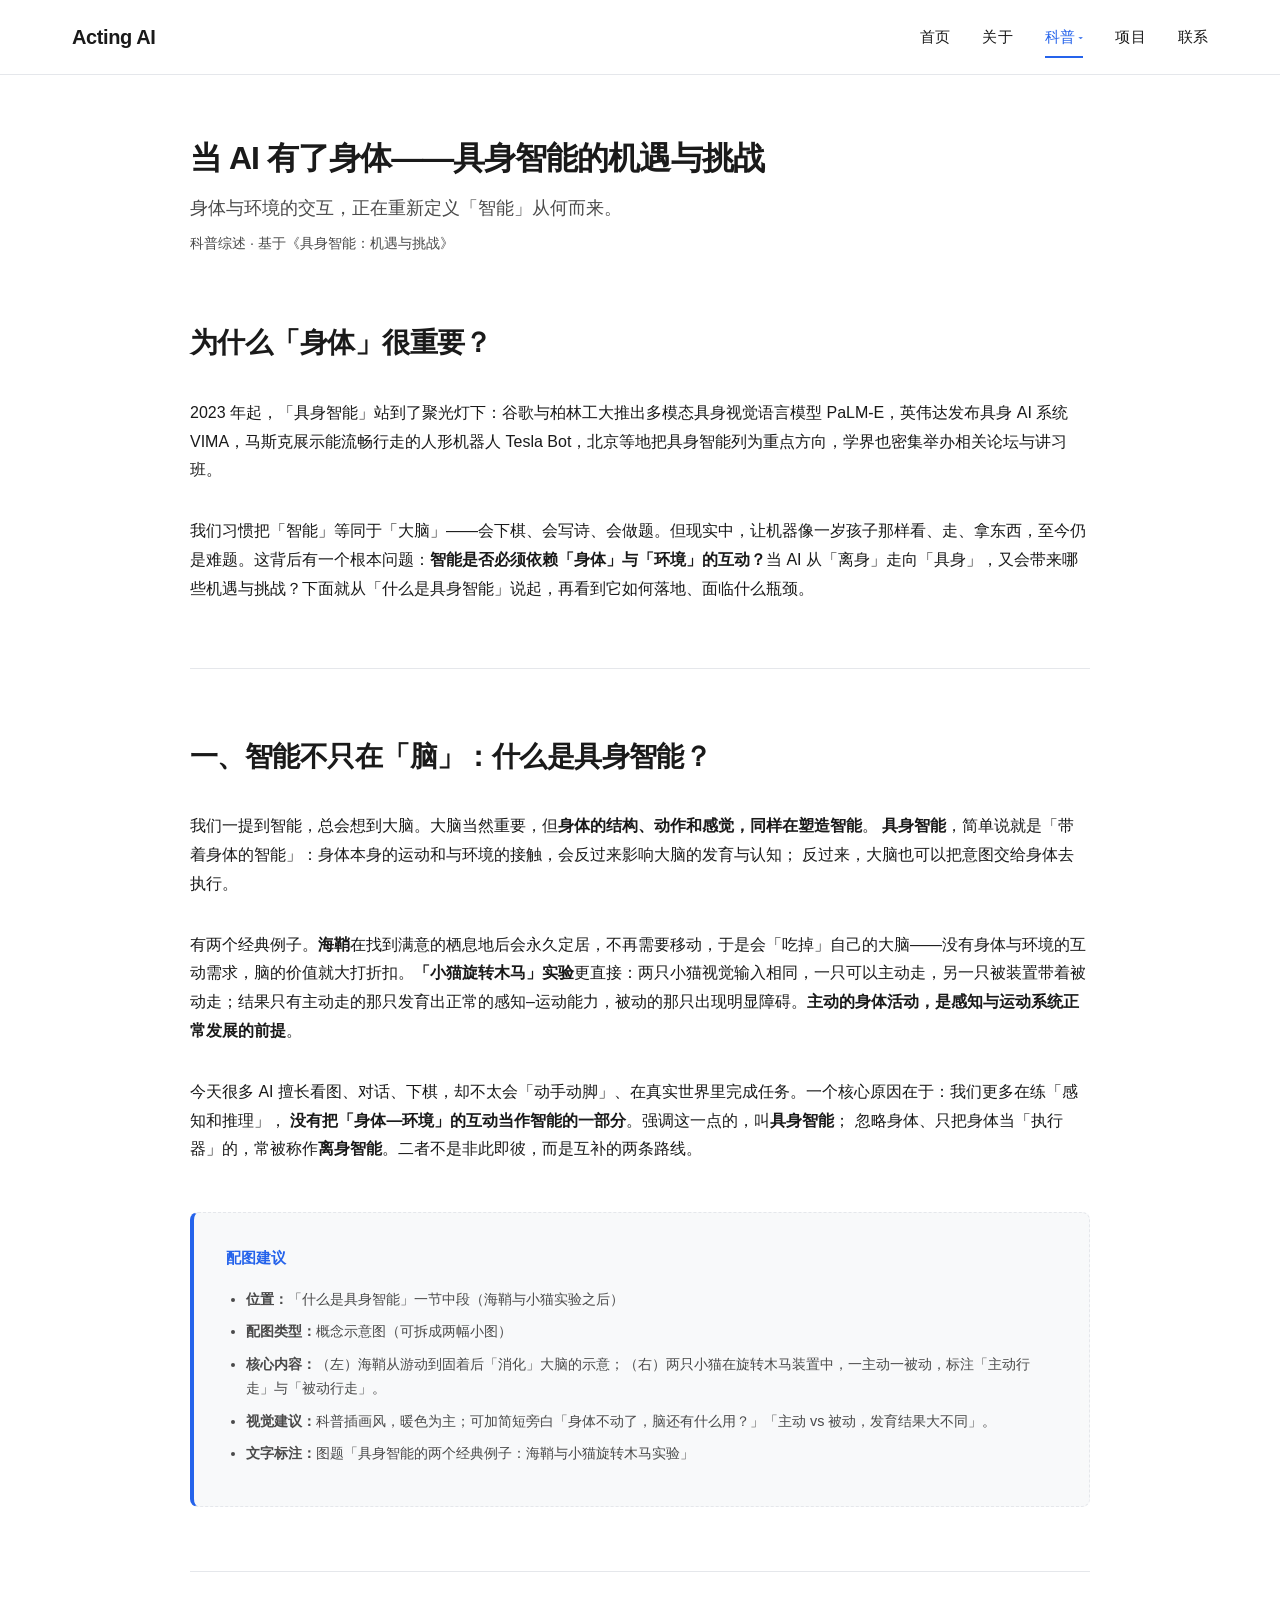
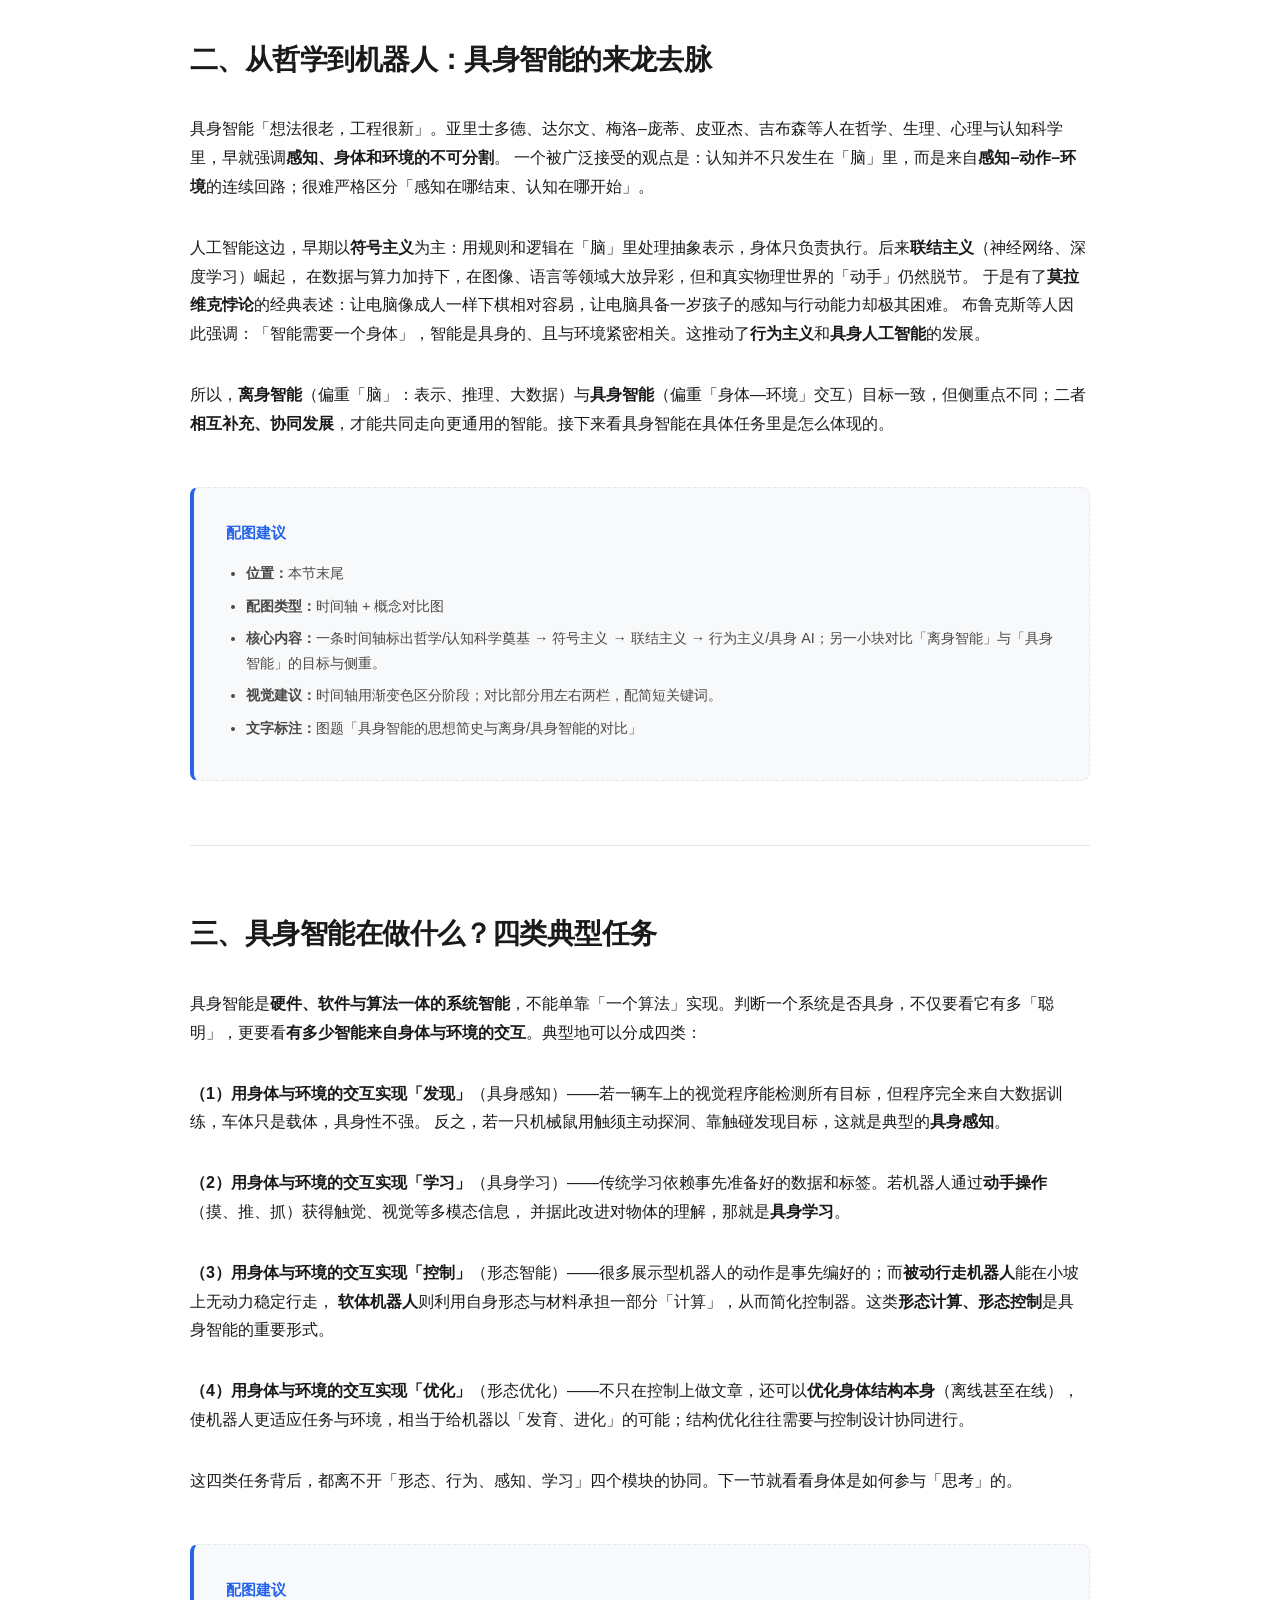
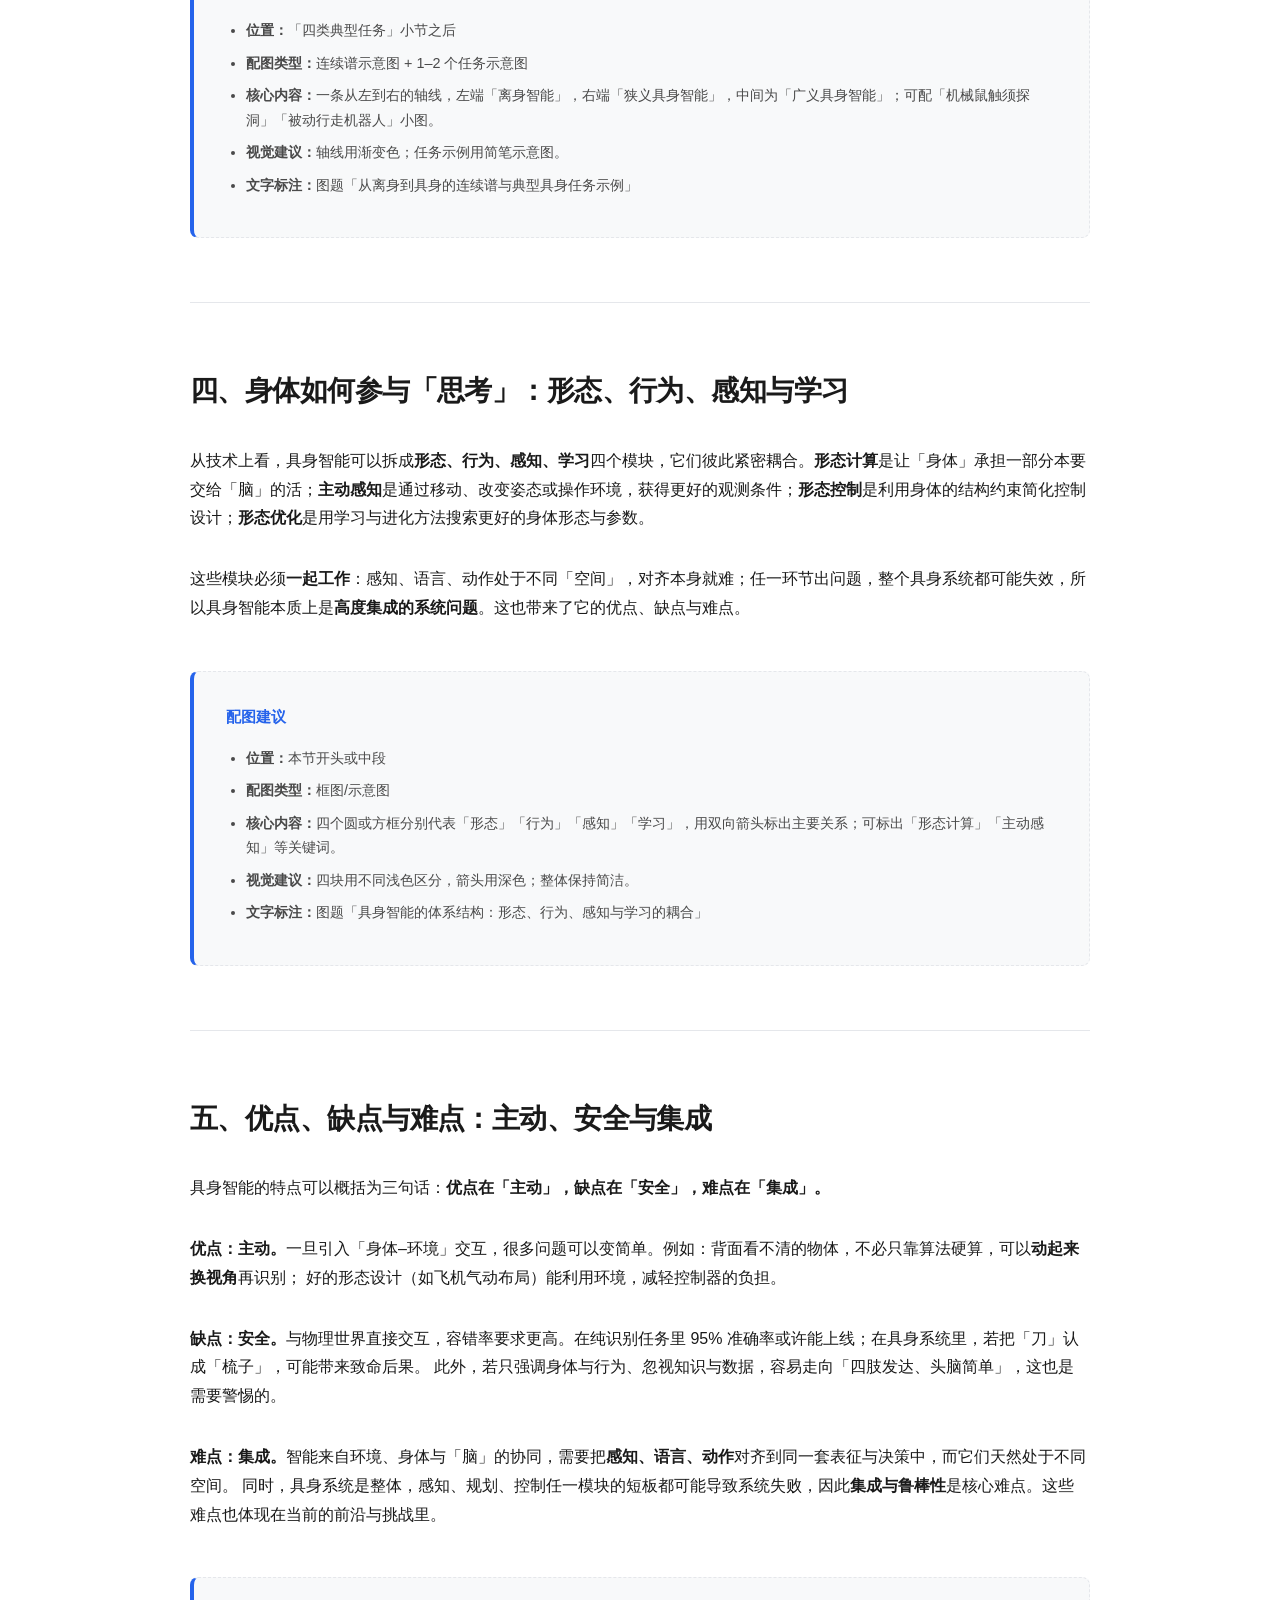
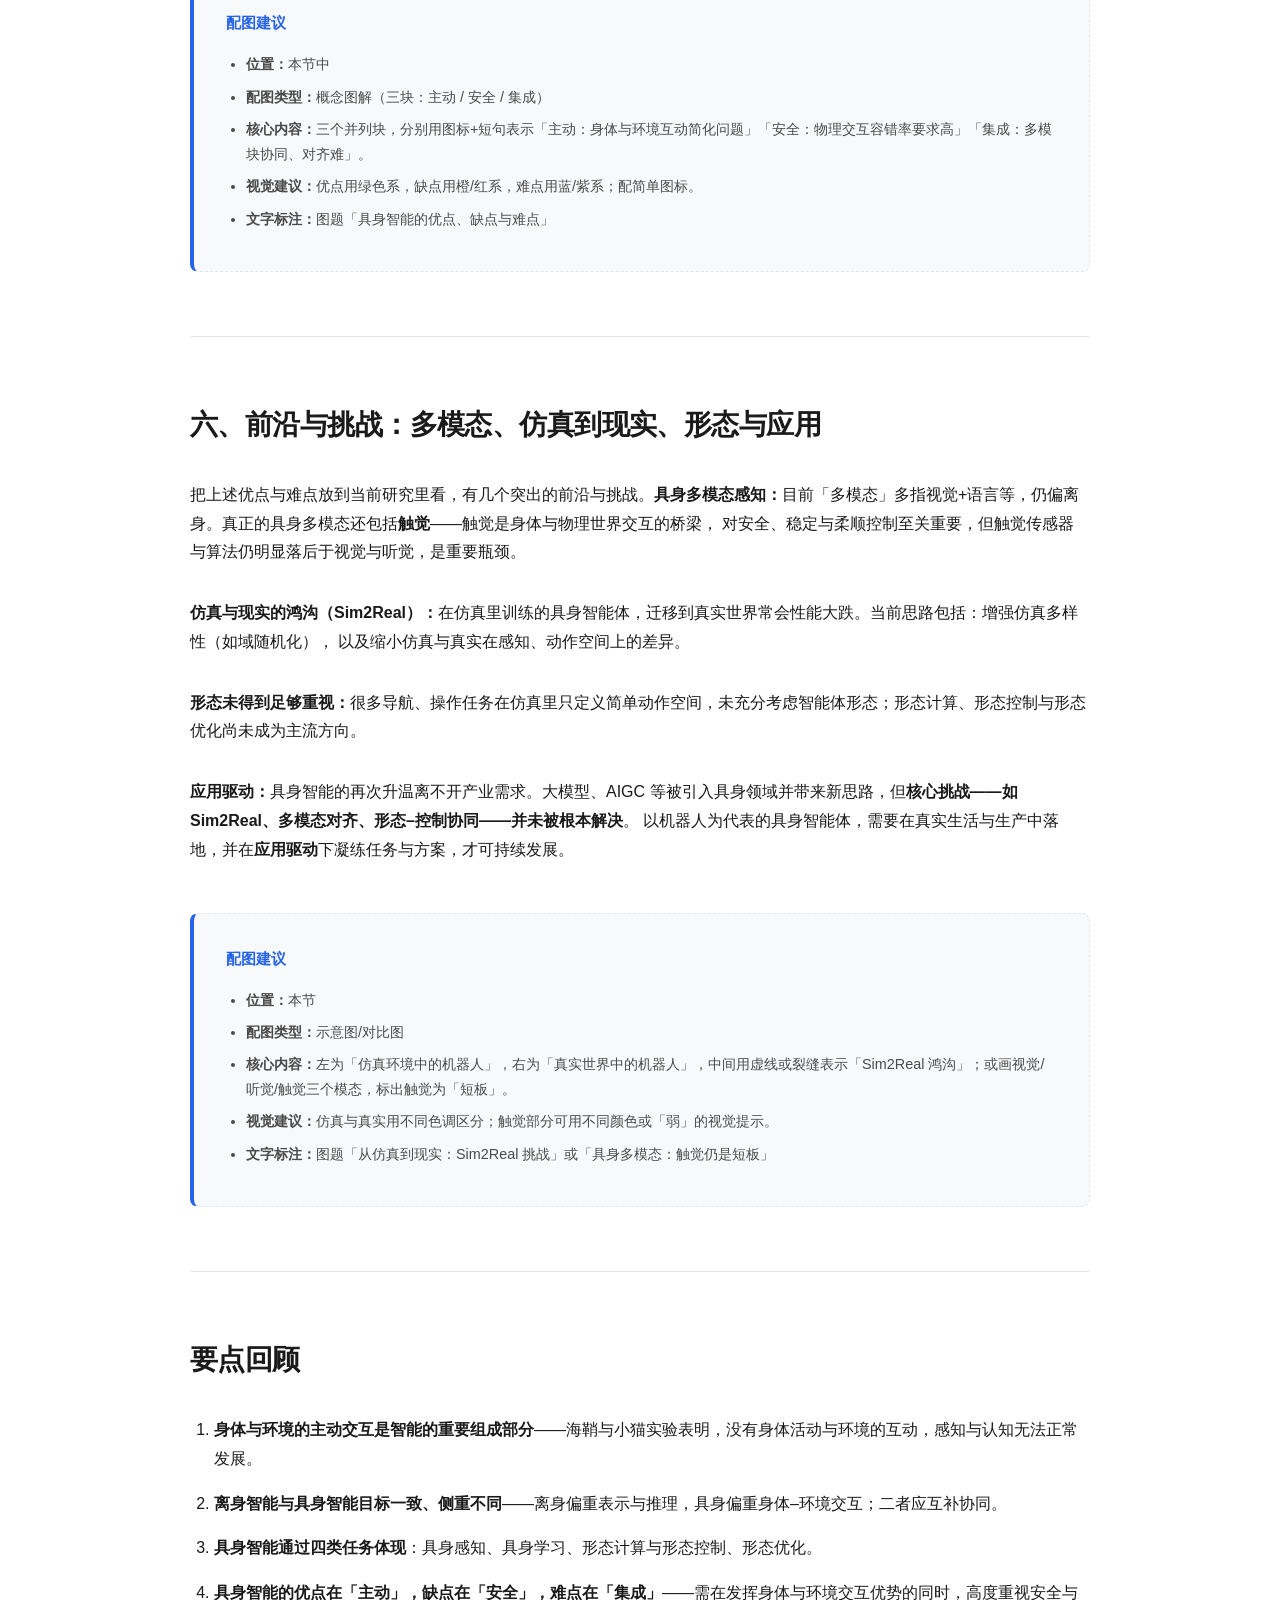
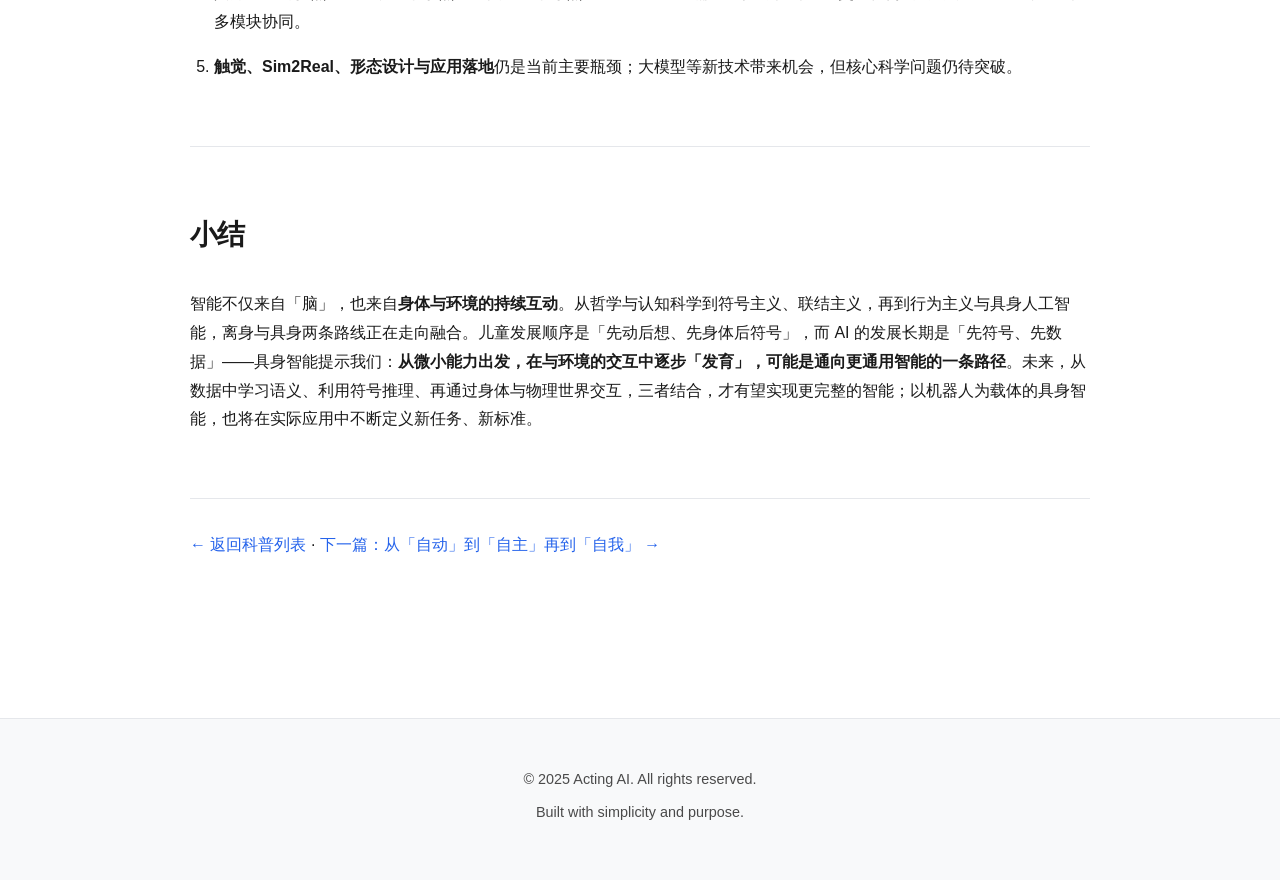
==== acting-ai/science.html @ a6af3167 "更新：科普文章、下拉菜单、样式与脚本优化" ====
<!DOCTYPE html>
<html lang="zh-CN">
<head>
  <meta charset="UTF-8">
  <meta name="viewport" content="width=device-width, initial-scale=1.0">
  <meta name="description" content="当AI有了身体：具身智能的机遇与挑战 - Acting AI 科普">
  <title>当AI有了身体：具身智能的机遇与挑战 | Acting AI</title>
  <link rel="stylesheet" href="./style.css">
</head>
<body>
  <div id="header-placeholder"></div>

  <main class="main-content main-content--article">
    <div class="content-container">
      <!-- 文章标题区 -->
      <header class="article-header">
        <h1 class="page-title article-title">当 AI 有了身体——具身智能的机遇与挑战</h1>
        <p class="page-subtitle article-subtitle">身体与环境的交互，正在重新定义「智能」从何而来。</p>
        <p class="article-meta">科普综述 · 基于《具身智能：机遇与挑战》</p>
      </header>

      <article class="article-body">
        <!-- 引言 -->
        <section class="content-section">
          <h2>为什么「身体」很重要？</h2>
          <p>
            2023 年起，「具身智能」站到了聚光灯下：谷歌与柏林工大推出多模态具身视觉语言模型 PaLM-E，英伟达发布具身 AI 系统 VIMA，马斯克展示能流畅行走的人形机器人 Tesla Bot，北京等地把具身智能列为重点方向，学界也密集举办相关论坛与讲习班。
          </p>
          <p>
            我们习惯把「智能」等同于「大脑」——会下棋、会写诗、会做题。但现实中，让机器像一岁孩子那样看、走、拿东西，至今仍是难题。这背后有一个根本问题：<strong>智能是否必须依赖「身体」与「环境」的互动？</strong>当 AI 从「离身」走向「具身」，又会带来哪些机遇与挑战？下面就从「什么是具身智能」说起，再看到它如何落地、面临什么瓶颈。
          </p>
        </section>

        <hr class="section-divider">

        <!-- 第一节 -->
        <section class="content-section">
          <h2>一、智能不只在「脑」：什么是具身智能？</h2>
          <p>
            我们一提到智能，总会想到大脑。大脑当然重要，但<strong>身体的结构、动作和感觉，同样在塑造智能</strong>。
            <strong>具身智能</strong>，简单说就是「带着身体的智能」：身体本身的运动和与环境的接触，会反过来影响大脑的发育与认知；
            反过来，大脑也可以把意图交给身体去执行。
          </p>
          <p>
            有两个经典例子。<strong>海鞘</strong>在找到满意的栖息地后会永久定居，不再需要移动，于是会「吃掉」自己的大脑——没有身体与环境的互动需求，脑的价值就大打折扣。<strong>「小猫旋转木马」实验</strong>更直接：两只小猫视觉输入相同，一只可以主动走，另一只被装置带着被动走；结果只有主动走的那只发育出正常的感知–运动能力，被动的那只出现明显障碍。<strong>主动的身体活动，是感知与运动系统正常发展的前提</strong>。
          </p>
          <p>
            今天很多 AI 擅长看图、对话、下棋，却不太会「动手动脚」、在真实世界里完成任务。一个核心原因在于：我们更多在练「感知和推理」，
            <strong>没有把「身体—环境」的互动当作智能的一部分</strong>。强调这一点的，叫<strong>具身智能</strong>；
            忽略身体、只把身体当「执行器」的，常被称作<strong>离身智能</strong>。二者不是非此即彼，而是互补的两条路线。
          </p>

          <figure class="figure-suggestion">
            <figcaption class="figure-suggestion__title">配图建议</figcaption>
            <ul class="figure-suggestion__list">
              <li><strong>位置：</strong>「什么是具身智能」一节中段（海鞘与小猫实验之后）</li>
              <li><strong>配图类型：</strong>概念示意图（可拆成两幅小图）</li>
              <li><strong>核心内容：</strong>（左）海鞘从游动到固着后「消化」大脑的示意；（右）两只小猫在旋转木马装置中，一主动一被动，标注「主动行走」与「被动行走」。</li>
              <li><strong>视觉建议：</strong>科普插画风，暖色为主；可加简短旁白「身体不动了，脑还有什么用？」「主动 vs 被动，发育结果大不同」。</li>
              <li><strong>文字标注：</strong>图题「具身智能的两个经典例子：海鞘与小猫旋转木马实验」</li>
            </ul>
          </figure>
        </section>

        <hr class="section-divider">

        <!-- 第二节 -->
        <section class="content-section">
          <h2>二、从哲学到机器人：具身智能的来龙去脉</h2>
          <p>
            具身智能「想法很老，工程很新」。亚里士多德、达尔文、梅洛–庞蒂、皮亚杰、吉布森等人在哲学、生理、心理与认知科学里，早就强调<strong>感知、身体和环境的不可分割</strong>。
            一个被广泛接受的观点是：认知并不只发生在「脑」里，而是来自<strong>感知–动作–环境</strong>的连续回路；很难严格区分「感知在哪结束、认知在哪开始」。
          </p>
          <p>
            人工智能这边，早期以<strong>符号主义</strong>为主：用规则和逻辑在「脑」里处理抽象表示，身体只负责执行。后来<strong>联结主义</strong>（神经网络、深度学习）崛起，
            在数据与算力加持下，在图像、语言等领域大放异彩，但和真实物理世界的「动手」仍然脱节。
            于是有了<strong>莫拉维克悖论</strong>的经典表述：让电脑像成人一样下棋相对容易，让电脑具备一岁孩子的感知与行动能力却极其困难。
            布鲁克斯等人因此强调：「智能需要一个身体」，智能是具身的、且与环境紧密相关。这推动了<strong>行为主义</strong>和<strong>具身人工智能</strong>的发展。
          </p>
          <p>
            所以，<strong>离身智能</strong>（偏重「脑」：表示、推理、大数据）与<strong>具身智能</strong>（偏重「身体—环境」交互）目标一致，但侧重点不同；二者<strong>相互补充、协同发展</strong>，才能共同走向更通用的智能。接下来看具身智能在具体任务里是怎么体现的。
          </p>

          <figure class="figure-suggestion">
            <figcaption class="figure-suggestion__title">配图建议</figcaption>
            <ul class="figure-suggestion__list">
              <li><strong>位置：</strong>本节末尾</li>
              <li><strong>配图类型：</strong>时间轴 + 概念对比图</li>
              <li><strong>核心内容：</strong>一条时间轴标出哲学/认知科学奠基 → 符号主义 → 联结主义 → 行为主义/具身 AI；另一小块对比「离身智能」与「具身智能」的目标与侧重。</li>
              <li><strong>视觉建议：</strong>时间轴用渐变色区分阶段；对比部分用左右两栏，配简短关键词。</li>
              <li><strong>文字标注：</strong>图题「具身智能的思想简史与离身/具身智能的对比」</li>
            </ul>
          </figure>
        </section>

        <hr class="section-divider">

        <!-- 第三节 -->
        <section class="content-section">
          <h2>三、具身智能在做什么？四类典型任务</h2>
          <p>
            具身智能是<strong>硬件、软件与算法一体的系统智能</strong>，不能单靠「一个算法」实现。判断一个系统是否具身，不仅要看它有多「聪明」，更要看<strong>有多少智能来自身体与环境的交互</strong>。典型地可以分成四类：
          </p>
          <p>
            <strong>（1）用身体与环境的交互实现「发现」</strong>（具身感知）——若一辆车上的视觉程序能检测所有目标，但程序完全来自大数据训练，车体只是载体，具身性不强。
            反之，若一只机械鼠用触须主动探洞、靠触碰发现目标，这就是典型的<strong>具身感知</strong>。
          </p>
          <p>
            <strong>（2）用身体与环境的交互实现「学习」</strong>（具身学习）——传统学习依赖事先准备好的数据和标签。若机器人通过<strong>动手操作</strong>（摸、推、抓）获得触觉、视觉等多模态信息，
            并据此改进对物体的理解，那就是<strong>具身学习</strong>。
          </p>
          <p>
            <strong>（3）用身体与环境的交互实现「控制」</strong>（形态智能）——很多展示型机器人的动作是事先编好的；而<strong>被动行走机器人</strong>能在小坡上无动力稳定行走，
            <strong>软体机器人</strong>则利用自身形态与材料承担一部分「计算」，从而简化控制器。这类<strong>形态计算、形态控制</strong>是具身智能的重要形式。
          </p>
          <p>
            <strong>（4）用身体与环境的交互实现「优化」</strong>（形态优化）——不只在控制上做文章，还可以<strong>优化身体结构本身</strong>（离线甚至在线），使机器人更适应任务与环境，相当于给机器以「发育、进化」的可能；结构优化往往需要与控制设计协同进行。
          </p>
          <p>
            这四类任务背后，都离不开「形态、行为、感知、学习」四个模块的协同。下一节就看看身体是如何参与「思考」的。
          </p>

          <figure class="figure-suggestion">
            <figcaption class="figure-suggestion__title">配图建议</figcaption>
            <ul class="figure-suggestion__list">
              <li><strong>位置：</strong>「四类典型任务」小节之后</li>
              <li><strong>配图类型：</strong>连续谱示意图 + 1–2 个任务示意图</li>
              <li><strong>核心内容：</strong>一条从左到右的轴线，左端「离身智能」，右端「狭义具身智能」，中间为「广义具身智能」；可配「机械鼠触须探洞」「被动行走机器人」小图。</li>
              <li><strong>视觉建议：</strong>轴线用渐变色；任务示例用简笔示意图。</li>
              <li><strong>文字标注：</strong>图题「从离身到具身的连续谱与典型具身任务示例」</li>
            </ul>
          </figure>
        </section>

        <hr class="section-divider">

        <!-- 第四节 -->
        <section class="content-section">
          <h2>四、身体如何参与「思考」：形态、行为、感知与学习</h2>
          <p>
            从技术上看，具身智能可以拆成<strong>形态、行为、感知、学习</strong>四个模块，它们彼此紧密耦合。<strong>形态计算</strong>是让「身体」承担一部分本要交给「脑」的活；<strong>主动感知</strong>是通过移动、改变姿态或操作环境，获得更好的观测条件；<strong>形态控制</strong>是利用身体的结构约束简化控制设计；<strong>形态优化</strong>是用学习与进化方法搜索更好的身体形态与参数。
          </p>
          <p>
            这些模块必须<strong>一起工作</strong>：感知、语言、动作处于不同「空间」，对齐本身就难；任一环节出问题，整个具身系统都可能失效，所以具身智能本质上是<strong>高度集成的系统问题</strong>。这也带来了它的优点、缺点与难点。
          </p>

          <figure class="figure-suggestion">
            <figcaption class="figure-suggestion__title">配图建议</figcaption>
            <ul class="figure-suggestion__list">
              <li><strong>位置：</strong>本节开头或中段</li>
              <li><strong>配图类型：</strong>框图/示意图</li>
              <li><strong>核心内容：</strong>四个圆或方框分别代表「形态」「行为」「感知」「学习」，用双向箭头标出主要关系；可标出「形态计算」「主动感知」等关键词。</li>
              <li><strong>视觉建议：</strong>四块用不同浅色区分，箭头用深色；整体保持简洁。</li>
              <li><strong>文字标注：</strong>图题「具身智能的体系结构：形态、行为、感知与学习的耦合」</li>
            </ul>
          </figure>
        </section>

        <hr class="section-divider">

        <!-- 第五节 -->
        <section class="content-section">
          <h2>五、优点、缺点与难点：主动、安全与集成</h2>
          <p>
            具身智能的特点可以概括为三句话：<strong>优点在「主动」，缺点在「安全」，难点在「集成」。</strong>
          </p>
          <p>
            <strong>优点：主动。</strong>一旦引入「身体–环境」交互，很多问题可以变简单。例如：背面看不清的物体，不必只靠算法硬算，可以<strong>动起来换视角</strong>再识别；
            好的形态设计（如飞机气动布局）能利用环境，减轻控制器的负担。
          </p>
          <p>
            <strong>缺点：安全。</strong>与物理世界直接交互，容错率要求更高。在纯识别任务里 95% 准确率或许能上线；在具身系统里，若把「刀」认成「梳子」，可能带来致命后果。
            此外，若只强调身体与行为、忽视知识与数据，容易走向「四肢发达、头脑简单」，这也是需要警惕的。
          </p>
          <p>
            <strong>难点：集成。</strong>智能来自环境、身体与「脑」的协同，需要把<strong>感知、语言、动作</strong>对齐到同一套表征与决策中，而它们天然处于不同空间。
            同时，具身系统是整体，感知、规划、控制任一模块的短板都可能导致系统失败，因此<strong>集成与鲁棒性</strong>是核心难点。这些难点也体现在当前的前沿与挑战里。
          </p>

          <figure class="figure-suggestion">
            <figcaption class="figure-suggestion__title">配图建议</figcaption>
            <ul class="figure-suggestion__list">
              <li><strong>位置：</strong>本节中</li>
              <li><strong>配图类型：</strong>概念图解（三块：主动 / 安全 / 集成）</li>
              <li><strong>核心内容：</strong>三个并列块，分别用图标+短句表示「主动：身体与环境互动简化问题」「安全：物理交互容错率要求高」「集成：多模块协同、对齐难」。</li>
              <li><strong>视觉建议：</strong>优点用绿色系，缺点用橙/红系，难点用蓝/紫系；配简单图标。</li>
              <li><strong>文字标注：</strong>图题「具身智能的优点、缺点与难点」</li>
            </ul>
          </figure>
        </section>

        <hr class="section-divider">

        <!-- 第六节：前沿 -->
        <section class="content-section">
          <h2>六、前沿与挑战：多模态、仿真到现实、形态与应用</h2>
          <p>
            把上述优点与难点放到当前研究里看，有几个突出的前沿与挑战。<strong>具身多模态感知：</strong>目前「多模态」多指视觉+语言等，仍偏离身。真正的具身多模态还包括<strong>触觉</strong>——触觉是身体与物理世界交互的桥梁，
            对安全、稳定与柔顺控制至关重要，但触觉传感器与算法仍明显落后于视觉与听觉，是重要瓶颈。
          </p>
          <p>
            <strong>仿真与现实的鸿沟（Sim2Real）：</strong>在仿真里训练的具身智能体，迁移到真实世界常会性能大跌。当前思路包括：增强仿真多样性（如域随机化），
            以及缩小仿真与真实在感知、动作空间上的差异。
          </p>
          <p>
            <strong>形态未得到足够重视：</strong>很多导航、操作任务在仿真里只定义简单动作空间，未充分考虑智能体形态；形态计算、形态控制与形态优化尚未成为主流方向。
          </p>
          <p>
            <strong>应用驱动：</strong>具身智能的再次升温离不开产业需求。大模型、AIGC 等被引入具身领域并带来新思路，但<strong>核心挑战——如 Sim2Real、多模态对齐、形态–控制协同——并未被根本解决</strong>。
            以机器人为代表的具身智能体，需要在真实生活与生产中落地，并在<strong>应用驱动</strong>下凝练任务与方案，才可持续发展。
          </p>

          <figure class="figure-suggestion">
            <figcaption class="figure-suggestion__title">配图建议</figcaption>
            <ul class="figure-suggestion__list">
              <li><strong>位置：</strong>本节</li>
              <li><strong>配图类型：</strong>示意图/对比图</li>
              <li><strong>核心内容：</strong>左为「仿真环境中的机器人」，右为「真实世界中的机器人」，中间用虚线或裂缝表示「Sim2Real 鸿沟」；或画视觉/听觉/触觉三个模态，标出触觉为「短板」。</li>
              <li><strong>视觉建议：</strong>仿真与真实用不同色调区分；触觉部分可用不同颜色或「弱」的视觉提示。</li>
              <li><strong>文字标注：</strong>图题「从仿真到现实：Sim2Real 挑战」或「具身多模态：触觉仍是短板」</li>
            </ul>
          </figure>
        </section>

        <hr class="section-divider">

        <!-- 关键发现 -->
        <section class="content-section key-findings">
          <h2>要点回顾</h2>
          <ol class="key-findings__list">
            <li><strong>身体与环境的主动交互是智能的重要组成部分</strong>——海鞘与小猫实验表明，没有身体活动与环境的互动，感知与认知无法正常发展。</li>
            <li><strong>离身智能与具身智能目标一致、侧重不同</strong>——离身偏重表示与推理，具身偏重身体–环境交互；二者应互补协同。</li>
            <li><strong>具身智能通过四类任务体现</strong>：具身感知、具身学习、形态计算与形态控制、形态优化。</li>
            <li><strong>具身智能的优点在「主动」，缺点在「安全」，难点在「集成」</strong>——需在发挥身体与环境交互优势的同时，高度重视安全与多模块协同。</li>
            <li><strong>触觉、Sim2Real、形态设计与应用落地</strong>仍是当前主要瓶颈；大模型等新技术带来机会，但核心科学问题仍待突破。</li>
          </ol>
        </section>

        <hr class="section-divider">

        <!-- 结论与展望 -->
        <section class="content-section">
          <h2>小结</h2>
          <p>
            智能不仅来自「脑」，也来自<strong>身体与环境的持续互动</strong>。从哲学与认知科学到符号主义、联结主义，再到行为主义与具身人工智能，离身与具身两条路线正在走向融合。儿童发展顺序是「先动后想、先身体后符号」，而 AI 的发展长期是「先符号、先数据」——具身智能提示我们：<strong>从微小能力出发，在与环境的交互中逐步「发育」，可能是通向更通用智能的一条路径</strong>。未来，从数据中学习语义、利用符号推理、再通过身体与物理世界交互，三者结合，才有望实现更完整的智能；以机器人为载体的具身智能，也将在实际应用中不断定义新任务、新标准。
          </p>
        </section>

        <p class="article-back-link">
          <a href="./science-index.html">← 返回科普列表</a>
          <span class="article-next-link"> · <a href="./science-robot.html">下一篇：从「自动」到「自主」再到「自我」 →</a></span>
        </p>
      </article>
    </div>
  </main>

  <div id="footer-placeholder"></div>
  <script src="./script.js"></script>
</body>
</html>
---- acting-ai/style.css ----
/* ============================================
   全局样式 - 模仿 labpai.com 设计风格
   ============================================ */

/* CSS 变量 - 配色方案 */
:root {
  --color-bg: #ffffff;
  --color-bg-secondary: #f8f9fa;
  --color-text: #1a1a1a;
  --color-text-secondary: #4a4a4a;
  --color-accent: #2563eb;
  --color-accent-hover: #1d4ed8;
  --color-border: #e5e7eb;
  --color-link: #2563eb;
  --color-link-hover: #1d4ed8;
  
  --font-primary: -apple-system, BlinkMacSystemFont, "Segoe UI", Roboto, "Helvetica Neue", Arial, sans-serif;
  --font-mono: "SF Mono", Monaco, "Cascadia Code", "Roboto Mono", Consolas, monospace;
  
  --spacing-xs: 0.5rem;
  --spacing-sm: 1rem;
  --spacing-md: 2rem;
  --spacing-lg: 3rem;
  --spacing-xl: 4rem;
  --spacing-2xl: 6rem;
  
  --max-width: 1200px;
  --max-width-content: 900px;
  
  --transition: all 0.3s ease;
}

/* 重置样式 */
* {
  margin: 0;
  padding: 0;
  box-sizing: border-box;
}

html {
  font-size: 16px;
  scroll-behavior: smooth;
}

body {
  font-family: var(--font-primary);
  color: var(--color-text);
  background-color: var(--color-bg);
  line-height: 1.7;
  -webkit-font-smoothing: antialiased;
  -moz-osx-font-smoothing: grayscale;
}

/* ============================================
   头部导航栏样式
   ============================================ */

.site-header {
  border-bottom: 1px solid var(--color-border);
  position: sticky;
  top: 0;
  z-index: 1000;
  backdrop-filter: blur(10px);
  background-color: rgba(255, 255, 255, 0.95);
}

.header-container {
  max-width: var(--max-width);
  margin: 0 auto;
  padding: var(--spacing-sm) var(--spacing-md);
  display: flex;
  justify-content: space-between;
  align-items: center;
}

.logo-link {
  text-decoration: none;
  color: var(--color-text);
  font-weight: 600;
  font-size: 1.25rem;
  transition: var(--transition);
}

.logo-link:hover {
  color: var(--color-accent);
}

.logo-text {
  letter-spacing: -0.02em;
}

.main-nav {
  display: flex;
  align-items: center;
}

.nav-list {
  display: flex;
  list-style: none;
  gap: var(--spacing-md);
  align-items: center;
}

.nav-item {
  margin: 0;
}

.nav-link {
  text-decoration: none;
  color: var(--color-text);
  font-size: 0.95rem;
  font-weight: 400;
  padding: var(--spacing-xs) 0;
  position: relative;
  transition: var(--transition);
  letter-spacing: 0.01em;
}

.nav-link:hover {
  color: var(--color-accent);
}

.nav-link::after {
  content: '';
  position: absolute;
  bottom: 0;
  left: 0;
  width: 0;
  height: 2px;
  background-color: var(--color-accent);
  transition: width 0.3s ease;
}

.nav-link:hover::after {
  width: 100%;
}

.nav-link.active {
  color: var(--color-accent);
  font-weight: 500;
}

.nav-link.active::after {
  width: 100%;
}

/* 科普下拉菜单 */
.nav-item--dropdown {
  position: relative;
}

.nav-link--dropdown {
  display: inline-flex;
  align-items: center;
  gap: 0.2rem;
}

.nav-dropdown-arrow {
  font-size: 0.7em;
  opacity: 0.8;
  transition: transform 0.2s ease;
}

.nav-item--dropdown:hover .nav-dropdown-arrow {
  transform: rotate(180deg);
}

.nav-dropdown {
  position: absolute;
  top: 100%;
  left: 0;
  min-width: 12rem;
  margin: 0;
  padding: var(--spacing-xs) 0;
  list-style: none;
  background: var(--color-bg);
  border: 1px solid var(--color-border);
  border-radius: 6px;
  box-shadow: 0 4px 12px rgba(0, 0, 0, 0.08);
  opacity: 0;
  visibility: hidden;
  transform: translateY(-4px);
  transition: opacity 0.2s ease, visibility 0.2s ease, transform 0.2s ease;
  z-index: 100;
}

.nav-item--dropdown:hover .nav-dropdown {
  opacity: 1;
  visibility: visible;
  transform: translateY(0);
}

.nav-dropdown-link {
  display: block;
  padding: var(--spacing-sm) var(--spacing-md);
  font-size: 0.9rem;
  color: var(--color-text);
  text-decoration: none;
  transition: background 0.15s ease, color 0.15s ease;
}

.nav-dropdown-link:hover {
  background: var(--color-bg-secondary);
  color: var(--color-accent);
}

.nav-dropdown-link::after {
  display: none;
}

.nav-dropdown-link.active {
  font-weight: 500;
  color: var(--color-accent);
}

/* 移动端菜单切换按钮 */
.mobile-menu-toggle {
  display: none;
  flex-direction: column;
  gap: 5px;
  background: none;
  border: none;
  cursor: pointer;
  padding: var(--spacing-xs);
  z-index: 1001;
}

.mobile-menu-toggle span {
  width: 24px;
  height: 2px;
  background-color: var(--color-text);
  transition: var(--transition);
}

/* ============================================
   主内容区域样式
   ============================================ */

.main-content {
  min-height: calc(100vh - 200px);
  padding: var(--spacing-xl) var(--spacing-md);
}

.content-container {
  max-width: var(--max-width-content);
  margin: 0 auto;
}

/* 页面标题 */
.page-title {
  font-size: 2.5rem;
  font-weight: 600;
  margin-bottom: var(--spacing-md);
  letter-spacing: -0.03em;
  line-height: 1.2;
  color: var(--color-text);
}

.page-subtitle {
  font-size: 1.25rem;
  color: var(--color-text-secondary);
  margin-bottom: var(--spacing-xl);
  font-weight: 300;
  line-height: 1.6;
}

/* 段落样式 */
.content-section {
  margin-bottom: var(--spacing-xl);
}

.content-section p {
  margin-bottom: var(--spacing-md);
  color: var(--color-text);
  line-height: 1.8;
  font-size: 1rem;
}

.content-section h2 {
  font-size: 1.75rem;
  font-weight: 600;
  margin-top: var(--spacing-xl);
  margin-bottom: var(--spacing-md);
  color: var(--color-text);
  letter-spacing: -0.02em;
}

.content-section h3 {
  font-size: 1.5rem;
  font-weight: 600;
  margin-top: var(--spacing-lg);
  margin-bottom: var(--spacing-sm);
  color: var(--color-text);
  letter-spacing: -0.01em;
}

/* 链接样式 */
a {
  color: var(--color-link);
  text-decoration: none;
  transition: var(--transition);
}

a:hover {
  color: var(--color-link-hover);
  text-decoration: underline;
}

/* ============================================
   卡片样式
   ============================================ */

.card {
  background-color: var(--color-bg);
  border: 1px solid var(--color-border);
  border-radius: 8px;
  padding: var(--spacing-lg);
  margin-bottom: var(--spacing-md);
  transition: var(--transition);
}

.card:hover {
  border-color: var(--color-accent);
  box-shadow: 0 4px 12px rgba(37, 99, 235, 0.08);
}

.card-title {
  font-size: 1.5rem;
  font-weight: 600;
  margin-bottom: var(--spacing-sm);
  color: var(--color-text);
}

.card-content {
  color: var(--color-text-secondary);
  line-height: 1.7;
}

/* 项目网格 */
.projects-grid {
  display: grid;
  grid-template-columns: repeat(auto-fill, minmax(300px, 1fr));
  gap: var(--spacing-md);
  margin-top: var(--spacing-lg);
}

.project-card {
  background-color: var(--color-bg);
  border: 1px solid var(--color-border);
  border-radius: 8px;
  padding: var(--spacing-lg);
  transition: var(--transition);
}

.project-card:hover {
  border-color: var(--color-accent);
  transform: translateY(-2px);
  box-shadow: 0 8px 16px rgba(37, 99, 235, 0.1);
}

.project-title {
  font-size: 1.25rem;
  font-weight: 600;
  margin-bottom: var(--spacing-sm);
  color: var(--color-text);
}

.project-description {
  color: var(--color-text-secondary);
  line-height: 1.7;
  margin-bottom: var(--spacing-sm);
}

.project-link {
  color: var(--color-accent);
  font-weight: 500;
  font-size: 0.9rem;
}

/* ============================================
   联系表单样式
   ============================================ */

.contact-form {
  max-width: 600px;
  margin-top: var(--spacing-lg);
}

.form-group {
  margin-bottom: var(--spacing-md);
}

.form-label {
  display: block;
  margin-bottom: var(--spacing-xs);
  font-weight: 500;
  color: var(--color-text);
  font-size: 0.95rem;
}

.form-input,
.form-textarea {
  width: 100%;
  padding: var(--spacing-sm);
  border: 1px solid var(--color-border);
  border-radius: 4px;
  font-family: var(--font-primary);
  font-size: 1rem;
  color: var(--color-text);
  background-color: var(--color-bg);
  transition: var(--transition);
}

.form-input:focus,
.form-textarea:focus {
  outline: none;
  border-color: var(--color-accent);
  box-shadow: 0 0 0 3px rgba(37, 99, 235, 0.1);
}

.form-textarea {
  min-height: 150px;
  resize: vertical;
}

.form-button {
  background-color: var(--color-accent);
  color: white;
  border: none;
  padding: var(--spacing-sm) var(--spacing-md);
  border-radius: 4px;
  font-size: 1rem;
  font-weight: 500;
  cursor: pointer;
  transition: var(--transition);
}

.form-button:hover {
  background-color: var(--color-accent-hover);
  transform: translateY(-1px);
  box-shadow: 0 4px 8px rgba(37, 99, 235, 0.2);
}

.contact-info {
  margin-top: var(--spacing-xl);
}

.contact-info-item {
  margin-bottom: var(--spacing-sm);
  color: var(--color-text-secondary);
}

.contact-info-item strong {
  color: var(--color-text);
  font-weight: 600;
}

/* ============================================
   页脚样式
   ============================================ */

.site-footer {
  background-color: var(--color-bg-secondary);
  border-top: 1px solid var(--color-border);
  padding: var(--spacing-lg) var(--spacing-md);
  margin-top: var(--spacing-2xl);
}

.footer-container {
  max-width: var(--max-width);
  margin: 0 auto;
}

.footer-content {
  text-align: center;
}

.footer-text {
  color: var(--color-text-secondary);
  font-size: 0.9rem;
  margin-bottom: var(--spacing-xs);
}

/* ============================================
   响应式设计
   ============================================ */

@media (max-width: 768px) {
  :root {
    --spacing-md: 1.5rem;
    --spacing-lg: 2rem;
    --spacing-xl: 3rem;
    --spacing-2xl: 4rem;
  }
  
  .header-container {
    padding: var(--spacing-sm);
  }
  
  .mobile-menu-toggle {
    display: flex;
  }
  
  .nav-list {
    position: fixed;
    top: 60px;
    left: 0;
    right: 0;
    background-color: var(--color-bg);
    flex-direction: column;
    padding: var(--spacing-md);
    border-bottom: 1px solid var(--color-border);
    box-shadow: 0 4px 12px rgba(0, 0, 0, 0.1);
    transform: translateY(-100%);
    opacity: 0;
    visibility: hidden;
    transition: var(--transition);
    gap: var(--spacing-sm);
  }
  
  .nav-list.active {
    transform: translateY(0);
    opacity: 1;
    visibility: visible;
  }
  
  .nav-item {
    width: 100%;
  }

  .nav-item--dropdown .nav-dropdown {
    position: static;
    opacity: 1;
    visibility: visible;
    transform: none;
    box-shadow: none;
    border: none;
    border-radius: 0;
    padding-left: var(--spacing-md);
    margin-top: var(--spacing-xs);
    background: var(--color-bg-secondary);
  }

  .nav-dropdown-link {
    padding: var(--spacing-xs) var(--spacing-sm);
    font-size: 0.9rem;
  }

  .nav-dropdown-arrow {
    display: none;
  }
  
  .nav-link {
    display: block;
    padding: var(--spacing-sm);
    width: 100%;
  }
  
  .page-title {
    font-size: 2rem;
  }
  
  .page-subtitle {
    font-size: 1.1rem;
  }
  
  .main-content {
    padding: var(--spacing-lg) var(--spacing-sm);
  }
  
  .projects-grid {
    grid-template-columns: 1fr;
  }
  
  .content-section h2 {
    font-size: 1.5rem;
  }
  
  .content-section h3 {
    font-size: 1.25rem;
  }
}

@media (max-width: 480px) {
  .page-title {
    font-size: 1.75rem;
  }
  
  .logo-text {
    font-size: 1.1rem;
  }
  
  .card {
    padding: var(--spacing-md);
  }
}

/* ============================================
   工具类
   ============================================ */

.text-center {
  text-align: center;
}

.mt-lg {
  margin-top: var(--spacing-lg);
}

.mb-lg {
  margin-bottom: var(--spacing-lg);
}

.section-divider {
  height: 1px;
  background-color: var(--color-border);
  margin: var(--spacing-xl) 0;
  border: none;
}

/* ============================================
   科普文章页样式
   ============================================ */

.main-content--article .article-header {
  margin-bottom: var(--spacing-xl);
}

.main-content--article .article-title {
  font-size: 2rem;
  margin-bottom: var(--spacing-sm);
}

.main-content--article .article-subtitle {
  font-size: 1.15rem;
  margin-bottom: var(--spacing-xs);
}

.article-meta {
  font-size: 0.9rem;
  color: var(--color-text-secondary);
}

/* 配图建议区块 */
.figure-suggestion {
  margin: var(--spacing-lg) 0;
  padding: var(--spacing-md);
  background-color: var(--color-bg-secondary);
  border: 1px dashed var(--color-border);
  border-radius: 8px;
  border-left: 4px solid var(--color-accent);
}

.figure-suggestion__title {
  font-size: 0.95rem;
  font-weight: 600;
  color: var(--color-accent);
  margin-bottom: var(--spacing-sm);
}

.figure-suggestion__list {
  margin: 0;
  padding-left: 1.25rem;
  color: var(--color-text-secondary);
  font-size: 0.9rem;
  line-height: 1.7;
}

.figure-suggestion__list li {
  margin-bottom: var(--spacing-xs);
}

/* 关键发现列表 */
.key-findings__list {
  margin: 0;
  padding-left: 1.5rem;
  line-height: 1.8;
}

.key-findings__list li {
  margin-bottom: var(--spacing-sm);
  color: var(--color-text);
}

/* 延伸阅读 */
.extended-reading__list {
  list-style: none;
  padding-left: 0;
}

.extended-reading__list li {
  margin-bottom: var(--spacing-sm);
  padding-left: 1rem;
  position: relative;
  color: var(--color-text-secondary);
}

.extended-reading__list li::before {
  content: '→';
  position: absolute;
  left: 0;
  color: var(--color-accent);
  font-weight: 600;
}

/* 科普文章表格 */
.article-table-wrap {
  overflow-x: auto;
  margin: var(--spacing-md) 0;
}

.article-table {
  width: 100%;
  border-collapse: collapse;
  font-size: 0.9rem;
}

.article-table th,
.article-table td {
  border: 1px solid var(--color-border);
  padding: var(--spacing-sm);
  text-align: left;
  vertical-align: top;
}

.article-table th {
  background-color: var(--color-bg-secondary);
  font-weight: 600;
  color: var(--color-text);
}

.article-table-caption {
  font-size: 0.85rem;
  color: var(--color-text-secondary);
  margin-top: var(--spacing-xs);
  margin-bottom: var(--spacing-md);
}

/* 返回科普列表链接 */
.article-back-link {
  margin-top: var(--spacing-xl);
  padding-top: var(--spacing-md);
  border-top: 1px solid var(--color-border);
}

.article-back-link a {
  font-weight: 500;
}
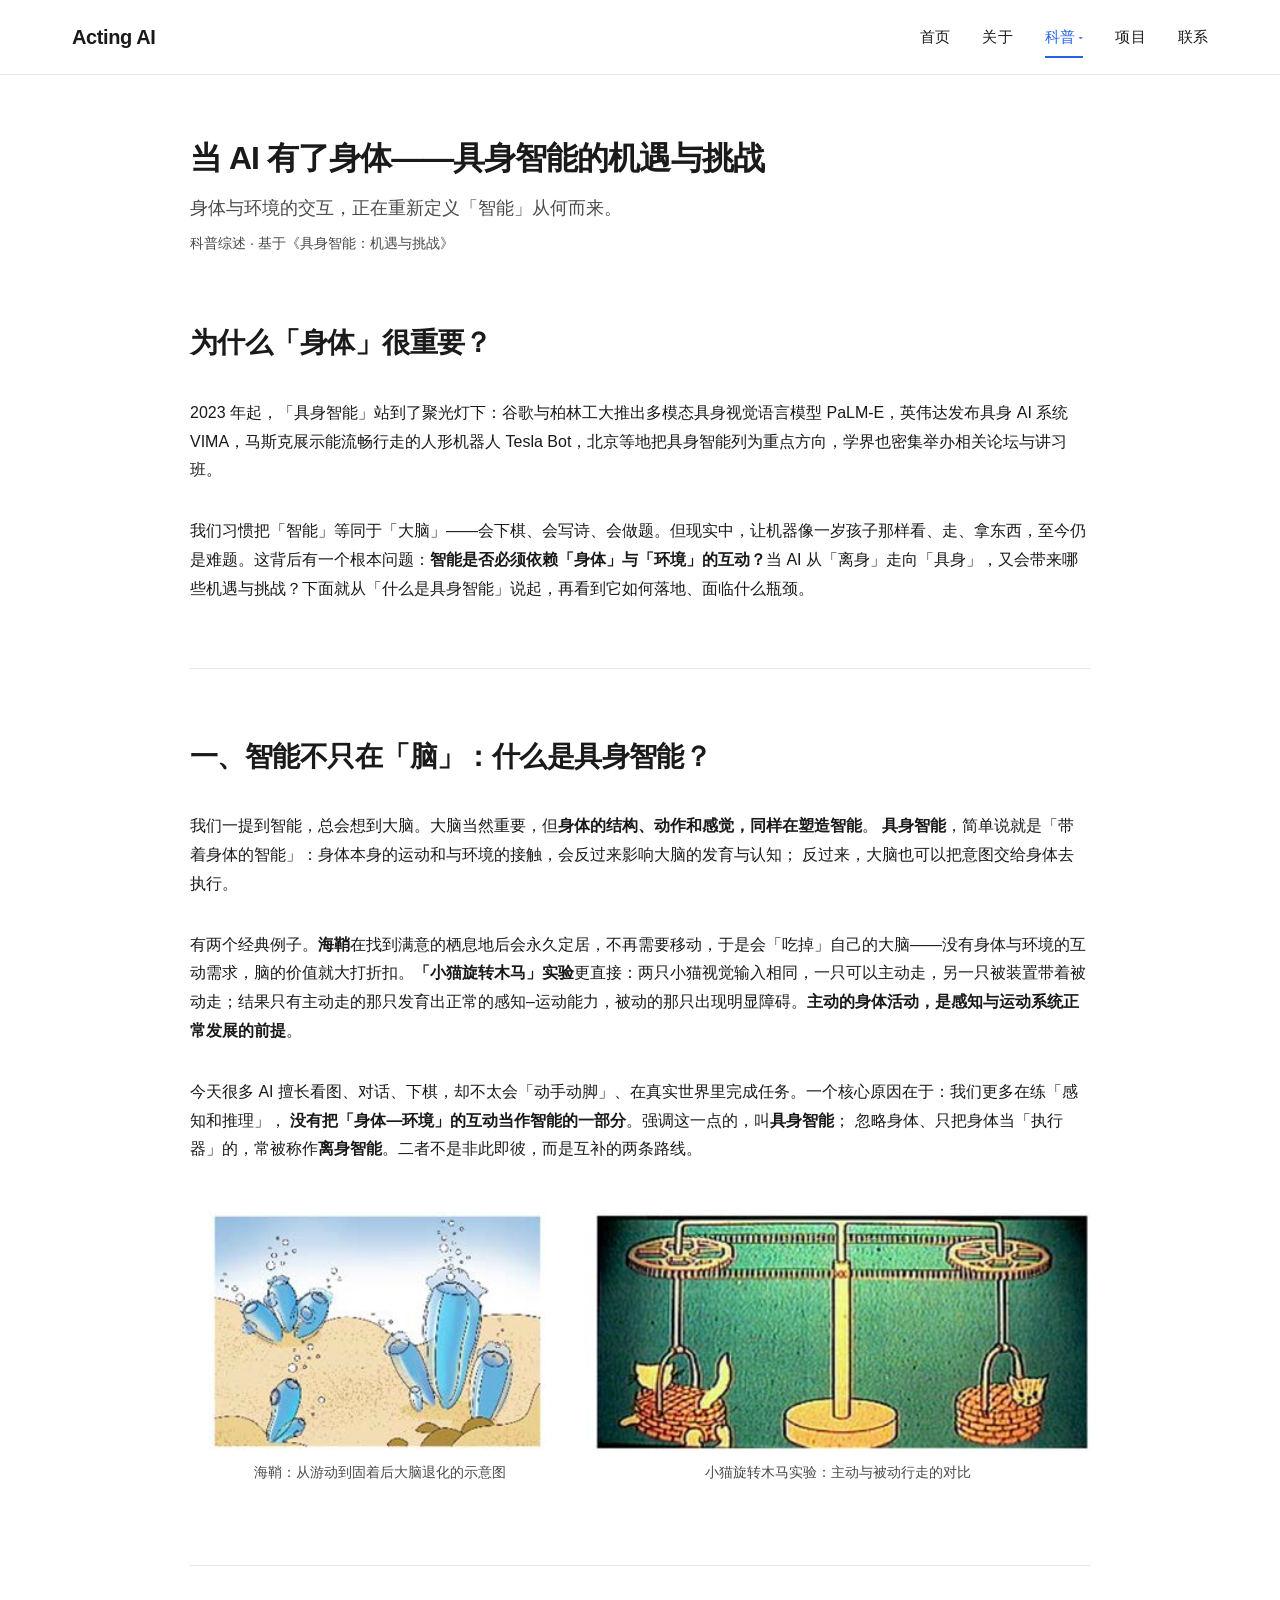
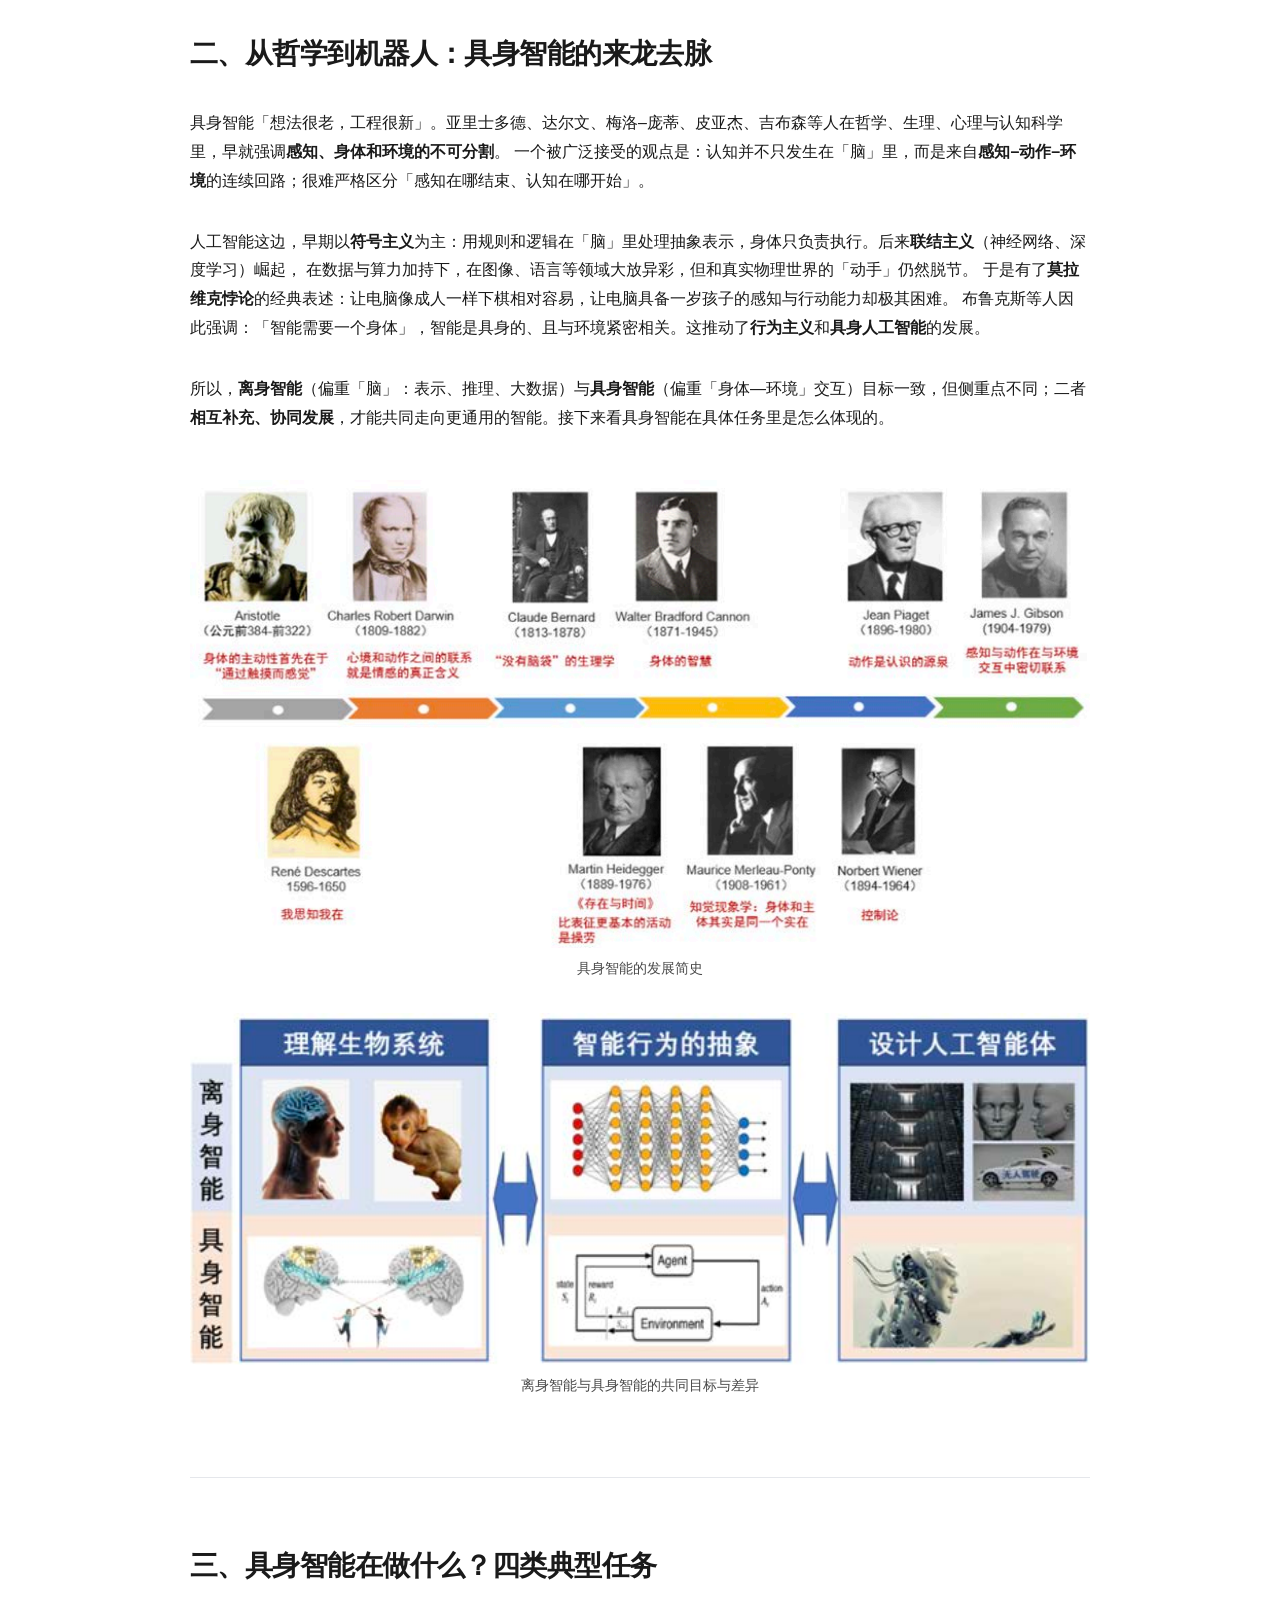
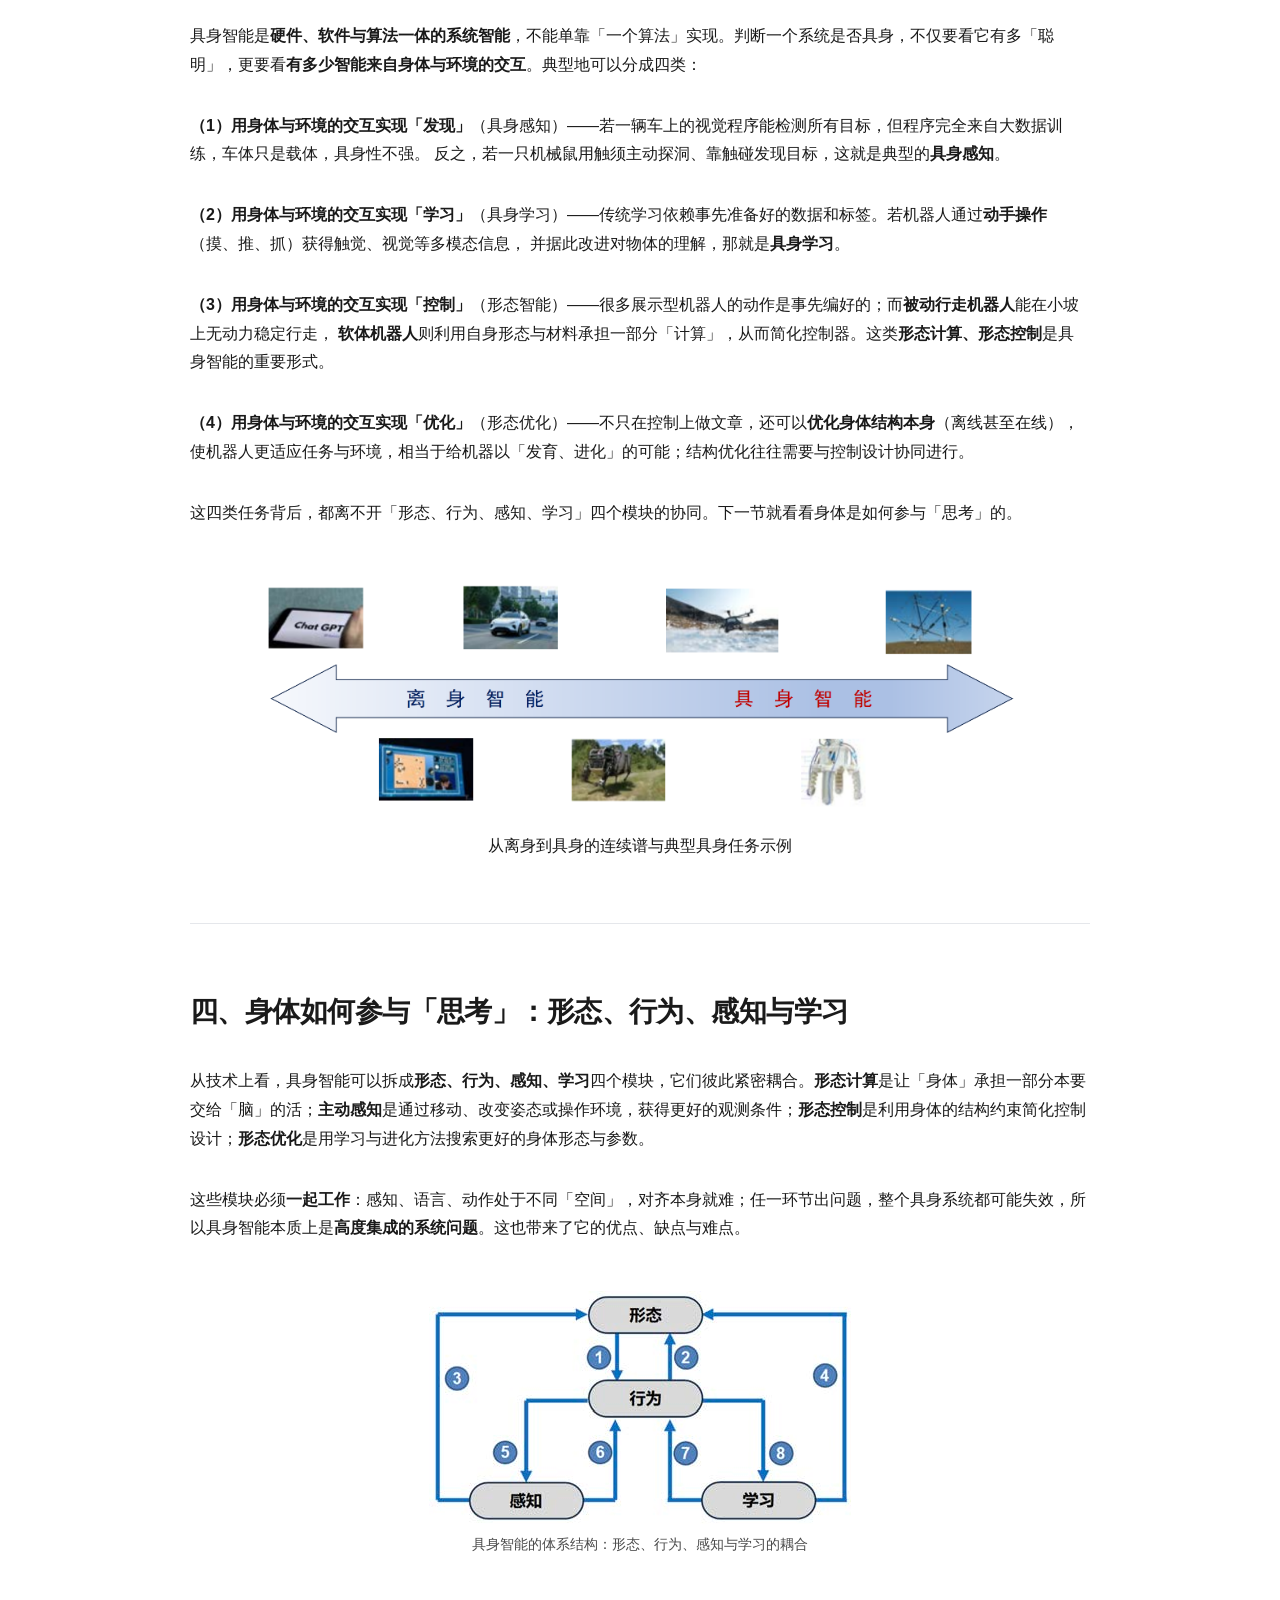
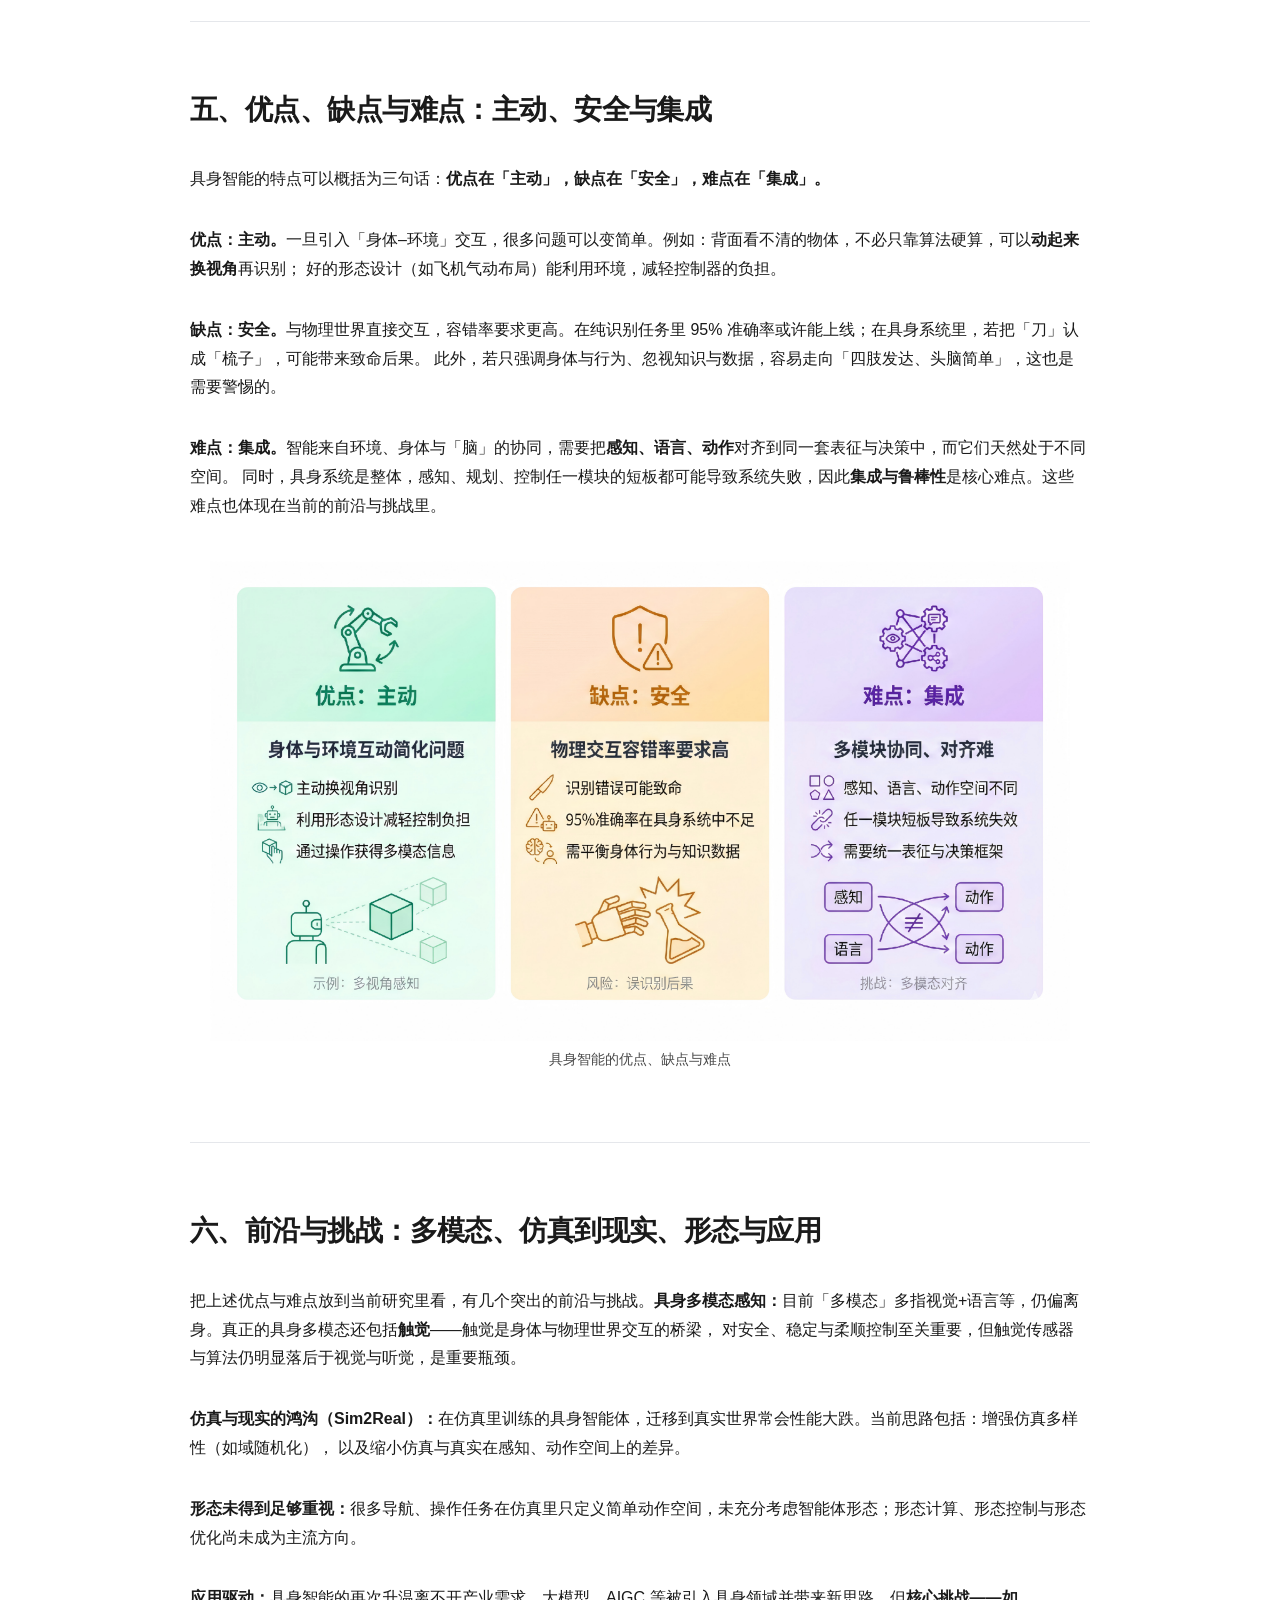
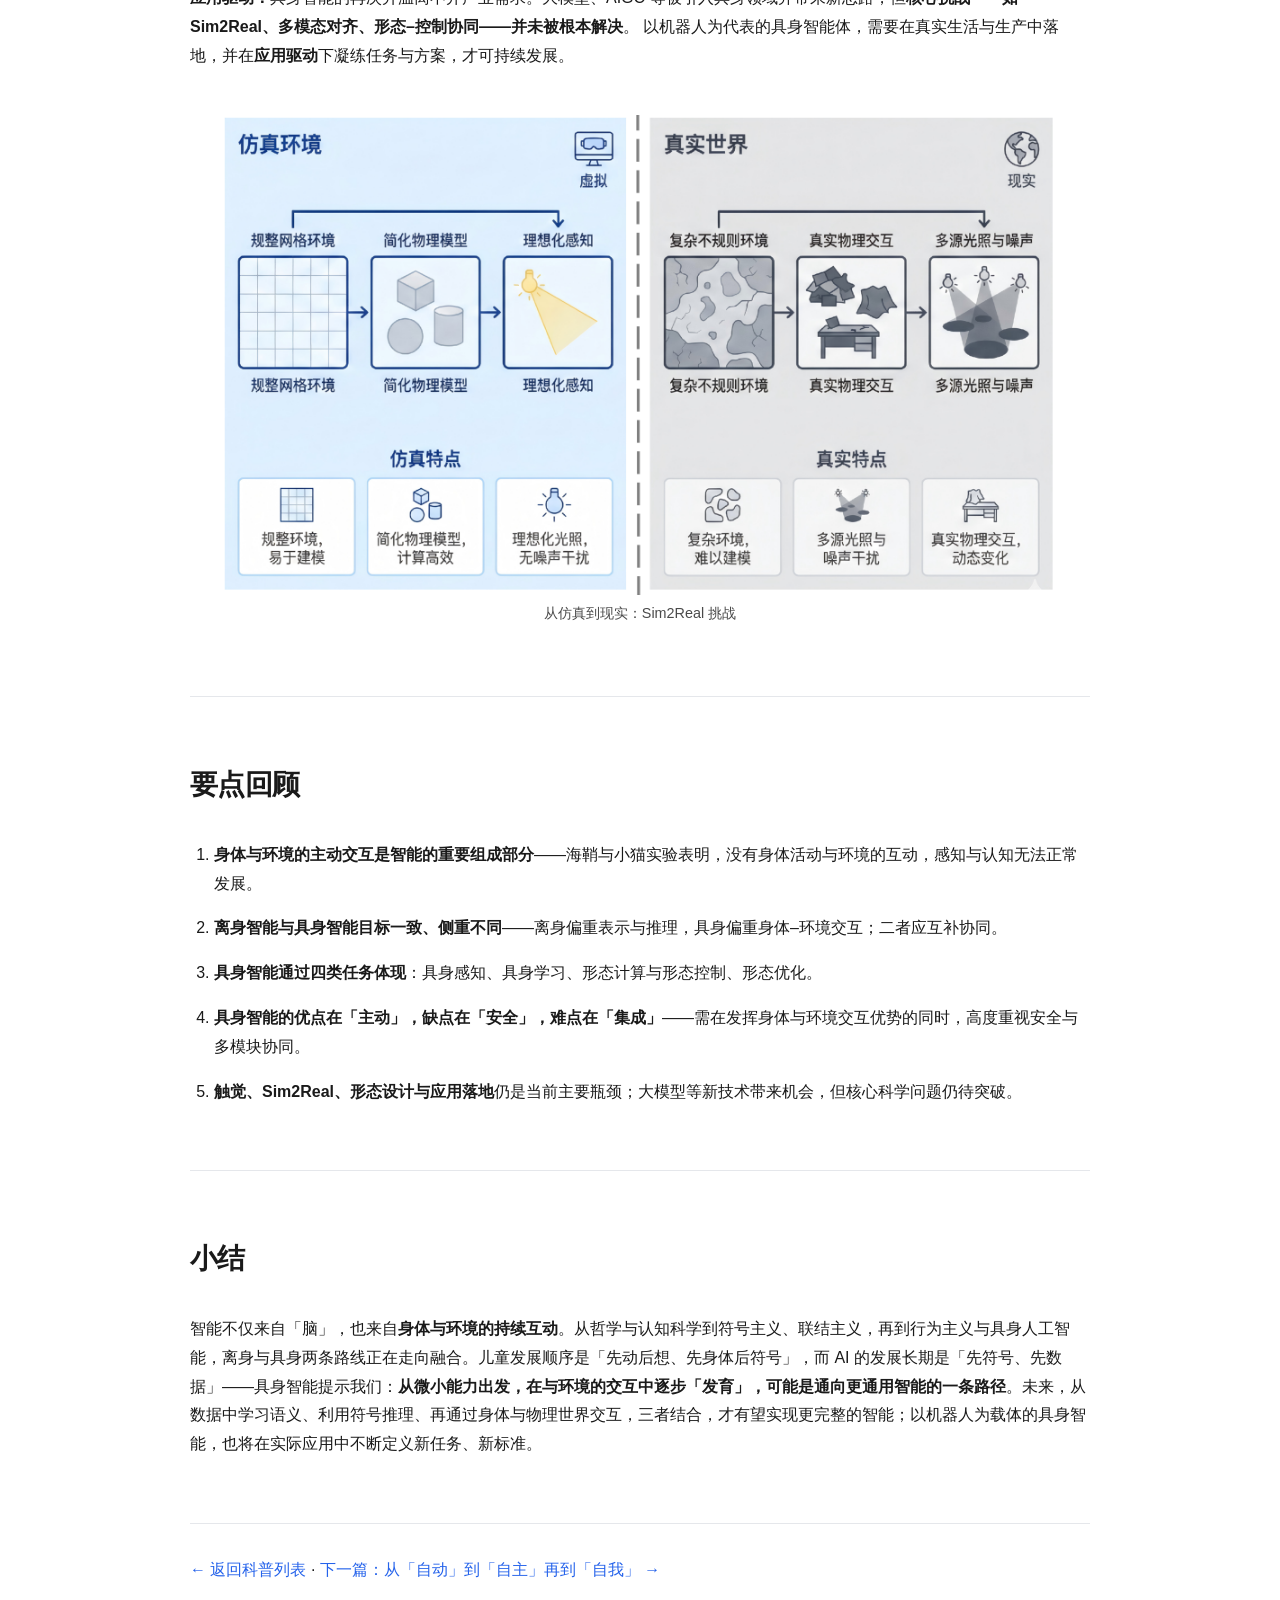
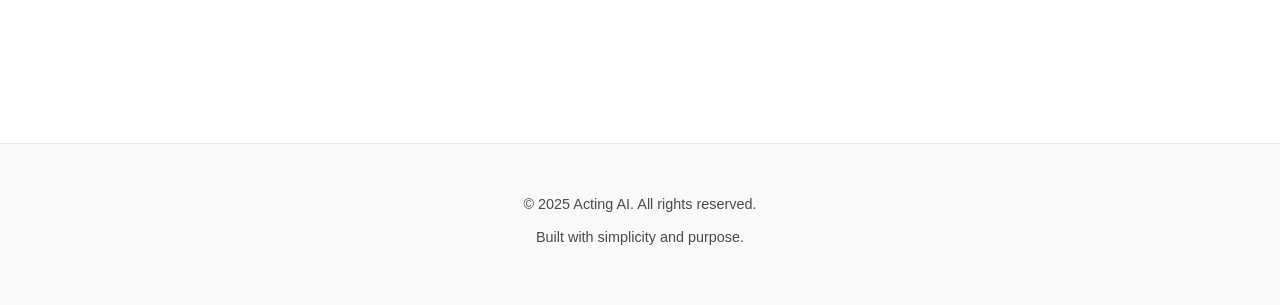
==== commit bf3fe0a2: "Update science website: add images, optimize layout and styles" ====
--- a/acting-ai/science.html
+++ b/acting-ai/science.html
@@ -50,15 +50,17 @@
             忽略身体、只把身体当「执行器」的，常被称作<strong>离身智能</strong>。二者不是非此即彼，而是互补的两条路线。
           </p>
 
-          <figure class="figure-suggestion">
-            <figcaption class="figure-suggestion__title">配图建议</figcaption>
-            <ul class="figure-suggestion__list">
-              <li><strong>位置：</strong>「什么是具身智能」一节中段（海鞘与小猫实验之后）</li>
-              <li><strong>配图类型：</strong>概念示意图（可拆成两幅小图）</li>
-              <li><strong>核心内容：</strong>（左）海鞘从游动到固着后「消化」大脑的示意；（右）两只小猫在旋转木马装置中，一主动一被动，标注「主动行走」与「被动行走」。</li>
-              <li><strong>视觉建议：</strong>科普插画风，暖色为主；可加简短旁白「身体不动了，脑还有什么用？」「主动 vs 被动，发育结果大不同」。</li>
-              <li><strong>文字标注：</strong>图题「具身智能的两个经典例子：海鞘与小猫旋转木马实验」</li>
-            </ul>
+          <figure class="article-figure">
+            <div class="article-figure__row article-figure__row--equal-height">
+              <div class="article-figure__item">
+                <img src="./pic/embodied_sea_squirt.PNG" alt="海鞘：从游动到固着后大脑退化的示意图">
+                <div class="article-figure__caption">海鞘：从游动到固着后大脑退化的示意图</div>
+              </div>
+              <div class="article-figure__item">
+                <img src="./pic/embodied_kitten_carousel.PNG" alt="小猫旋转木马实验：主动与被动行走的对比">
+                <div class="article-figure__caption">小猫旋转木马实验：主动与被动行走的对比</div>
+              </div>
+            </div>
           </figure>
         </section>
 
@@ -81,15 +83,19 @@
             所以，<strong>离身智能</strong>（偏重「脑」：表示、推理、大数据）与<strong>具身智能</strong>（偏重「身体—环境」交互）目标一致，但侧重点不同；二者<strong>相互补充、协同发展</strong>，才能共同走向更通用的智能。接下来看具身智能在具体任务里是怎么体现的。
           </p>
 
-          <figure class="figure-suggestion">
-            <figcaption class="figure-suggestion__title">配图建议</figcaption>
-            <ul class="figure-suggestion__list">
-              <li><strong>位置：</strong>本节末尾</li>
-              <li><strong>配图类型：</strong>时间轴 + 概念对比图</li>
-              <li><strong>核心内容：</strong>一条时间轴标出哲学/认知科学奠基 → 符号主义 → 联结主义 → 行为主义/具身 AI；另一小块对比「离身智能」与「具身智能」的目标与侧重。</li>
-              <li><strong>视觉建议：</strong>时间轴用渐变色区分阶段；对比部分用左右两栏，配简短关键词。</li>
-              <li><strong>文字标注：</strong>图题「具身智能的思想简史与离身/具身智能的对比」</li>
-            </ul>
+          <figure class="article-figure">
+            <div class="article-figure__row article-figure__row--equal-width">
+              <div class="article-figure__item">
+                <img src="./pic/embodied_history.PNG" alt="具身智能的发展简史">
+                <div class="article-figure__caption">具身智能的发展简史</div>
+              </div>
+            </div>
+            <div class="article-figure__row article-figure__row--equal-width">
+              <div class="article-figure__item">
+                <img src="./pic/disembodied_vs_embodied_goal.PNG" alt="离身智能与具身智能的共同目标与差异">
+                <div class="article-figure__caption">离身智能与具身智能的共同目标与差异</div>
+              </div>
+            </div>
           </figure>
         </section>
 
@@ -120,15 +126,9 @@
             这四类任务背后，都离不开「形态、行为、感知、学习」四个模块的协同。下一节就看看身体是如何参与「思考」的。
           </p>
 
-          <figure class="figure-suggestion">
-            <figcaption class="figure-suggestion__title">配图建议</figcaption>
-            <ul class="figure-suggestion__list">
-              <li><strong>位置：</strong>「四类典型任务」小节之后</li>
-              <li><strong>配图类型：</strong>连续谱示意图 + 1–2 个任务示意图</li>
-              <li><strong>核心内容：</strong>一条从左到右的轴线，左端「离身智能」，右端「狭义具身智能」，中间为「广义具身智能」；可配「机械鼠触须探洞」「被动行走机器人」小图。</li>
-              <li><strong>视觉建议：</strong>轴线用渐变色；任务示例用简笔示意图。</li>
-              <li><strong>文字标注：</strong>图题「从离身到具身的连续谱与典型具身任务示例」</li>
-            </ul>
+          <figure class="article-figure">
+            <img src="./pic/disembodied_to_embodied_spectrum.png" alt="从离身智能到具身智能的连续谱示意图">
+            <figcaption>从离身到具身的连续谱与典型具身任务示例</figcaption>
           </figure>
         </section>
 
@@ -144,15 +144,11 @@
             这些模块必须<strong>一起工作</strong>：感知、语言、动作处于不同「空间」，对齐本身就难；任一环节出问题，整个具身系统都可能失效，所以具身智能本质上是<strong>高度集成的系统问题</strong>。这也带来了它的优点、缺点与难点。
           </p>
 
-          <figure class="figure-suggestion">
-            <figcaption class="figure-suggestion__title">配图建议</figcaption>
-            <ul class="figure-suggestion__list">
-              <li><strong>位置：</strong>本节开头或中段</li>
-              <li><strong>配图类型：</strong>框图/示意图</li>
-              <li><strong>核心内容：</strong>四个圆或方框分别代表「形态」「行为」「感知」「学习」，用双向箭头标出主要关系；可标出「形态计算」「主动感知」等关键词。</li>
-              <li><strong>视觉建议：</strong>四块用不同浅色区分，箭头用深色；整体保持简洁。</li>
-              <li><strong>文字标注：</strong>图题「具身智能的体系结构：形态、行为、感知与学习的耦合」</li>
-            </ul>
+          <figure class="article-figure">
+            <div class="article-figure__item">
+              <img src="./pic/embodied_architecture.PNG" alt="具身智能的体系结构：形态、行为、感知与学习的耦合">
+              <div class="article-figure__caption">具身智能的体系结构：形态、行为、感知与学习的耦合</div>
+            </div>
           </figure>
         </section>
 
@@ -177,15 +173,9 @@
             同时，具身系统是整体，感知、规划、控制任一模块的短板都可能导致系统失败，因此<strong>集成与鲁棒性</strong>是核心难点。这些难点也体现在当前的前沿与挑战里。
           </p>
 
-          <figure class="figure-suggestion">
-            <figcaption class="figure-suggestion__title">配图建议</figcaption>
-            <ul class="figure-suggestion__list">
-              <li><strong>位置：</strong>本节中</li>
-              <li><strong>配图类型：</strong>概念图解（三块：主动 / 安全 / 集成）</li>
-              <li><strong>核心内容：</strong>三个并列块，分别用图标+短句表示「主动：身体与环境互动简化问题」「安全：物理交互容错率要求高」「集成：多模块协同、对齐难」。</li>
-              <li><strong>视觉建议：</strong>优点用绿色系，缺点用橙/红系，难点用蓝/紫系；配简单图标。</li>
-              <li><strong>文字标注：</strong>图题「具身智能的优点、缺点与难点」</li>
-            </ul>
+          <figure class="article-figure article-figure--large article-figure--tight-top">
+            <img src="./pic/embodied_pros_cons_challenges.png" alt="具身智能的优点、缺点与难点">
+            <figcaption>具身智能的优点、缺点与难点</figcaption>
           </figure>
         </section>
 
@@ -210,15 +200,9 @@
             以机器人为代表的具身智能体，需要在真实生活与生产中落地，并在<strong>应用驱动</strong>下凝练任务与方案，才可持续发展。
           </p>
 
-          <figure class="figure-suggestion">
-            <figcaption class="figure-suggestion__title">配图建议</figcaption>
-            <ul class="figure-suggestion__list">
-              <li><strong>位置：</strong>本节</li>
-              <li><strong>配图类型：</strong>示意图/对比图</li>
-              <li><strong>核心内容：</strong>左为「仿真环境中的机器人」，右为「真实世界中的机器人」，中间用虚线或裂缝表示「Sim2Real 鸿沟」；或画视觉/听觉/触觉三个模态，标出触觉为「短板」。</li>
-              <li><strong>视觉建议：</strong>仿真与真实用不同色调区分；触觉部分可用不同颜色或「弱」的视觉提示。</li>
-              <li><strong>文字标注：</strong>图题「从仿真到现实：Sim2Real 挑战」或「具身多模态：触觉仍是短板」</li>
-            </ul>
+          <figure class="article-figure article-figure--large">
+            <img src="./pic/sim2real_challenge.png" alt="从仿真到现实：Sim2Real 挑战">
+            <figcaption>从仿真到现实：Sim2Real 挑战</figcaption>
           </figure>
         </section>
 
--- a/acting-ai/style.css
+++ b/acting-ai/style.css
@@ -736,6 +736,149 @@
   margin-bottom: var(--spacing-md);
 }
 
+/* 科普文章配图布局 */
+.article-figure {
+  margin: var(--spacing-lg) auto;
+  text-align: center;
+  display: flex;
+  flex-wrap: wrap;
+  justify-content: center;
+  align-items: flex-start;
+  gap: var(--spacing-sm);
+}
+
+.article-figure__item {
+  display: flex;
+  flex-direction: column;
+  align-items: center;
+}
+
+.article-figure img {
+  display: block;
+  max-height: 240px;
+  width: auto;
+  height: auto;
+  object-fit: contain;
+}
+
+.article-figure__caption {
+  margin-top: var(--spacing-xs);
+  font-size: 0.9rem;
+  color: var(--color-text-secondary);
+}
+
+/* 两列等宽图片（如：发展简史 + 离身/具身对比） */
+.article-figure--two-equal {
+  flex-wrap: nowrap;
+}
+
+.article-figure--two-equal .article-figure__item {
+  flex: 0 1 48%;
+  display: flex;
+  flex-direction: column;
+  align-items: center;
+  min-width: 0;
+}
+
+.article-figure--two-equal .article-figure__item img {
+  width: 100%;
+  height: auto;
+  max-height: 240px;
+  object-fit: contain;
+}
+
+/* 直接子元素img（用于海鞘+小猫那组） */
+.article-figure--two-equal > img {
+  flex: 0 1 48%;
+  max-width: 48%;
+  height: 240px;
+  max-height: 240px;
+  width: auto;
+  object-fit: contain;
+}
+
+/* 行内两图等高 / 等宽布局（自我化关键技术图） */
+.article-figure__row {
+  display: flex;
+  justify-content: center;
+  gap: var(--spacing-sm);
+  flex-basis: 100%;
+  margin-bottom: var(--spacing-sm);
+}
+
+.article-figure__row--equal-height .article-figure__item {
+  flex: 0 1 48%;
+}
+
+.article-figure__row--equal-height img {
+  height: 240px;
+  max-height: 240px;
+  width: auto;
+  object-fit: contain;
+}
+
+.article-figure__row--equal-width .article-figure__item {
+  flex: 1 1 0;
+}
+
+.article-figure__row--equal-width img {
+  width: 100%;
+  height: auto;
+  max-height: none;
+}
+
+/* 放大图片样式 */
+.article-figure--large {
+  margin: calc(var(--spacing-md) / 2) auto;
+  padding: calc(var(--spacing-sm) / 2) 0;
+  display: block;
+  width: 100%;
+  box-sizing: border-box;
+}
+
+/* 减小上方间距的图片样式 */
+.article-figure--tight-top {
+  margin-top: calc(var(--spacing-sm) / 2);
+  padding-top: calc(var(--spacing-xs) / 2);
+}
+
+.article-figure--large img {
+  max-height: 480px !important; /* 进一步放大，约200% */
+  width: auto;
+  height: auto;
+  object-fit: contain;
+  display: block;
+  margin: calc(var(--spacing-xs) / 2) auto;
+}
+
+.article-figure--large figcaption {
+  margin-top: calc(var(--spacing-sm) / 2);
+  padding-top: 0;
+  font-size: 0.9rem;
+  color: var(--color-text-secondary);
+  text-align: center;
+  width: 100%;
+  max-width: 100%;
+  display: block;
+  line-height: 1.5;
+}
+
+@media (max-width: 768px) {
+  .article-figure img {
+    max-height: 180px;
+  }
+  
+  .article-figure--large {
+    margin: calc(var(--spacing-md) / 2) auto;
+    padding: calc(var(--spacing-xs) / 2) 0;
+  }
+  
+  .article-figure--large img {
+    max-height: 360px !important; /* 移动端也放大 */
+    margin: calc(var(--spacing-xs) / 2) auto;
+  }
+}
+
 /* 返回科普列表链接 */
 .article-back-link {
   margin-top: var(--spacing-xl);
